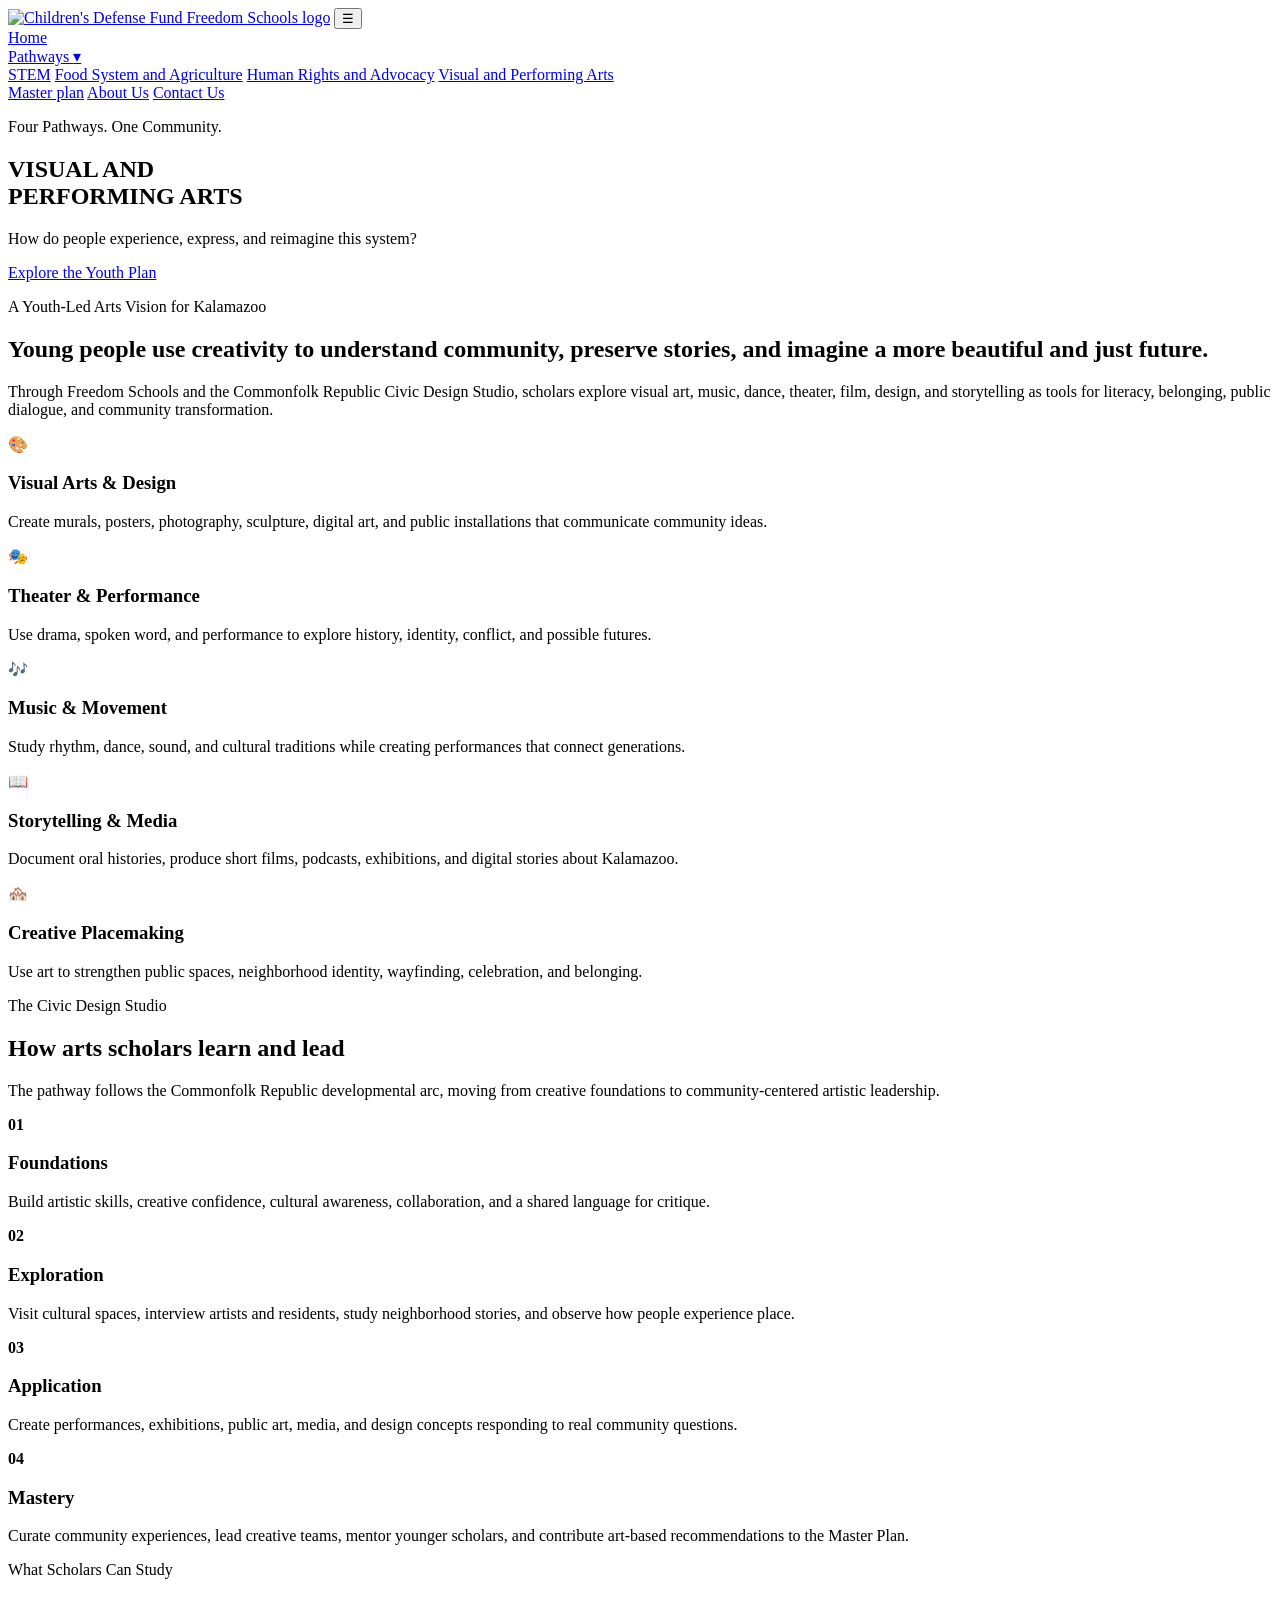
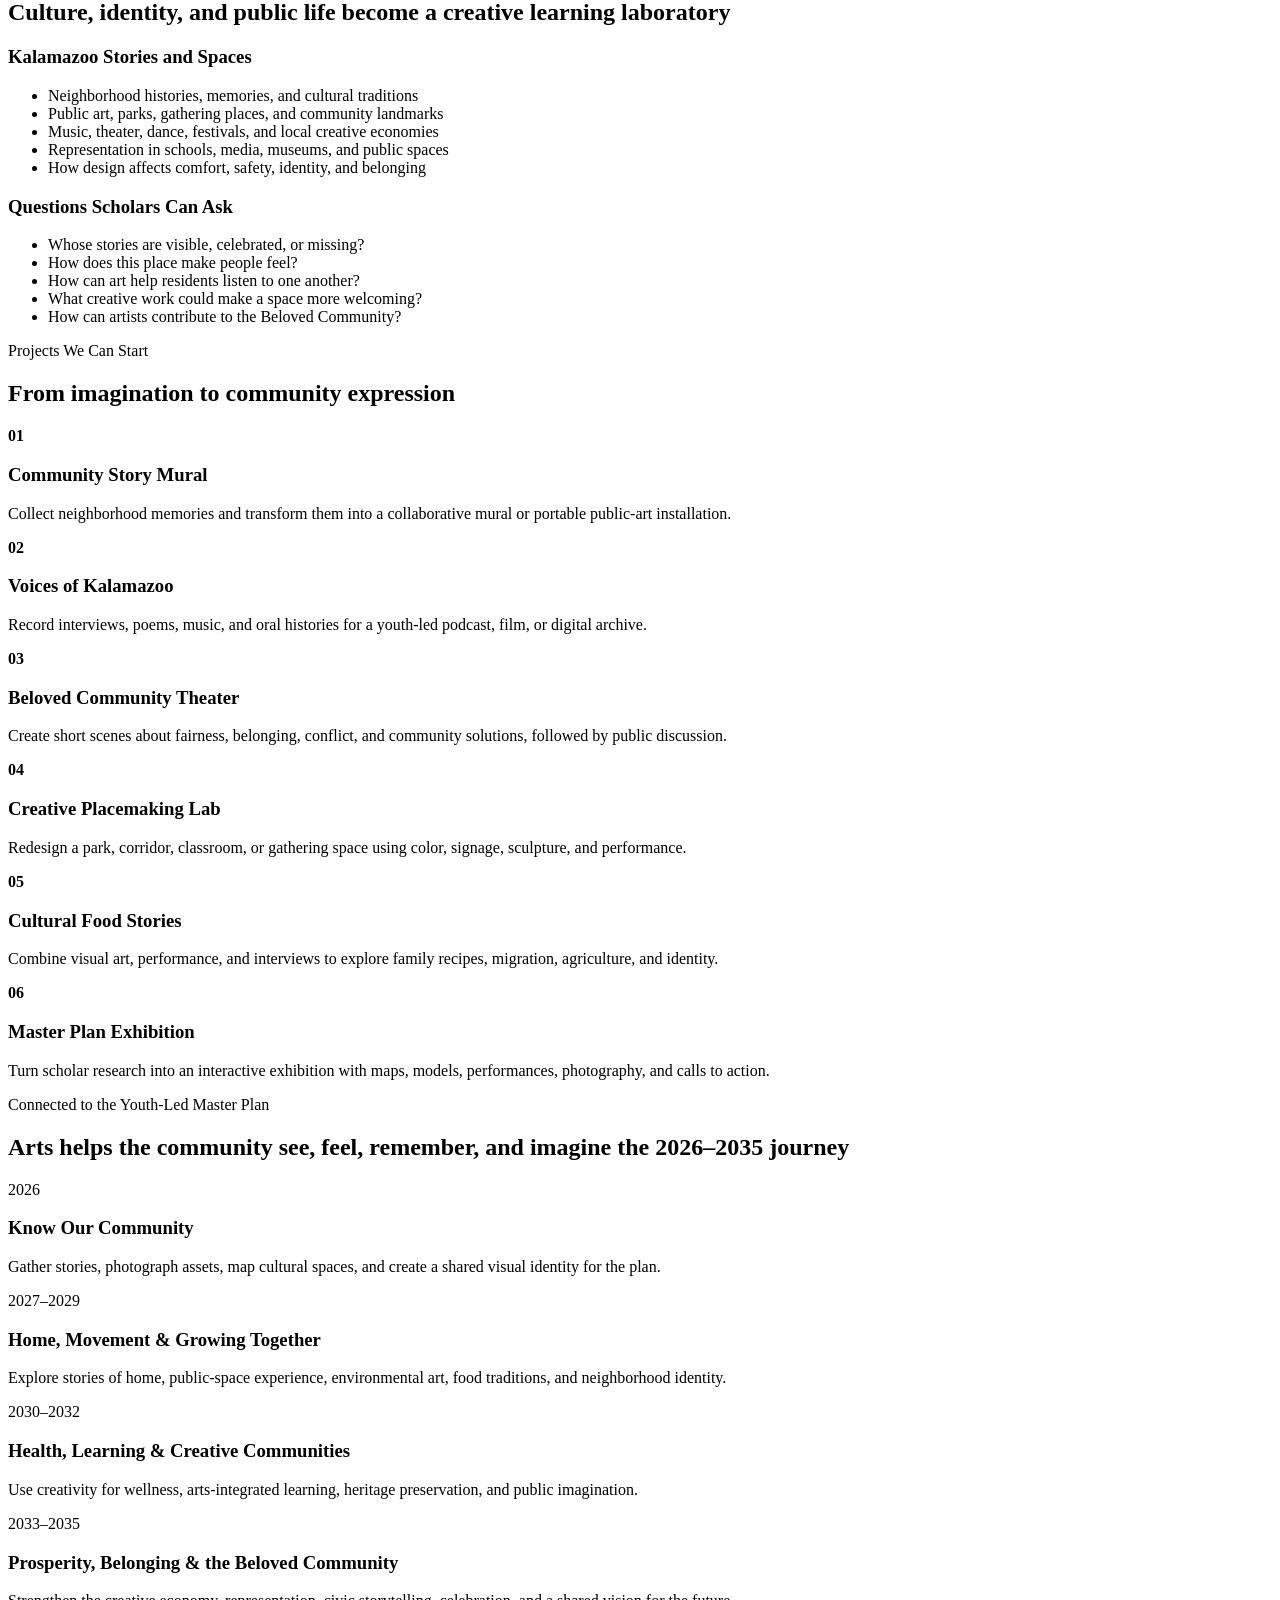
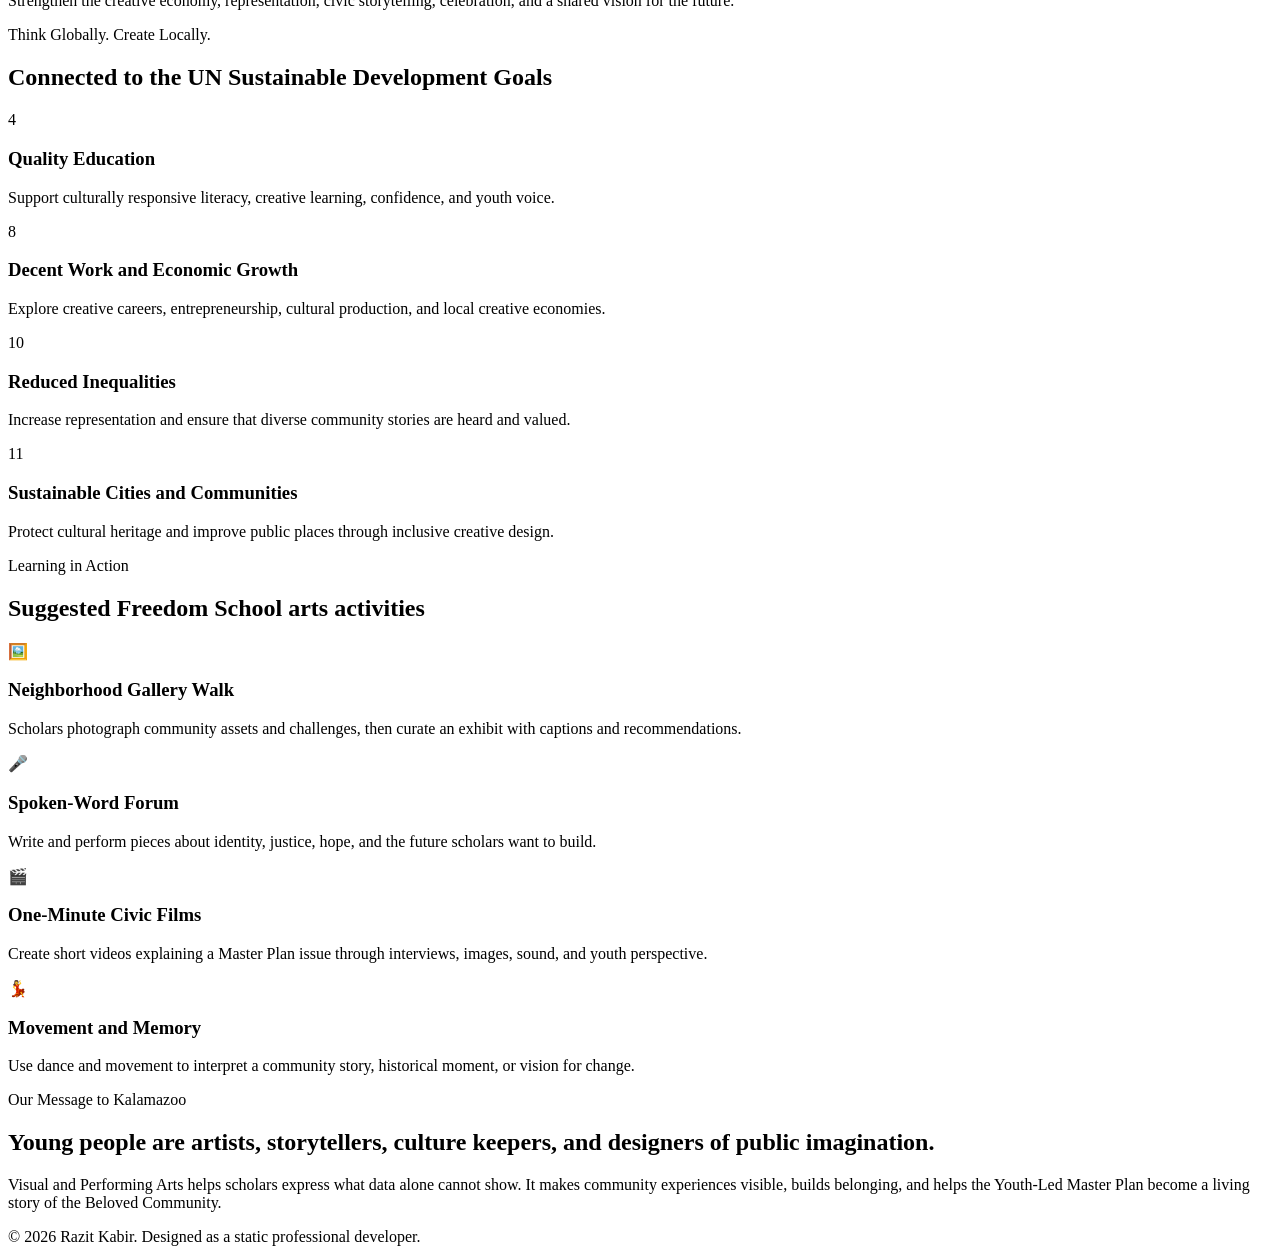
==== arts.html @ 7d605ae9 "Add files via upload" ====
<!DOCTYPE html>
<html lang="en">
<head>
  <meta charset="UTF-8" />
  <meta name="viewport" content="width=device-width, initial-scale=1.0" />
  <meta name="description" content="Explore the Visual and Performing Arts Pathway at Freedom Schools Kalamazoo: storytelling, music, movement, public art, cultural identity, civic design, and Youth-Led Master Plan projects." />
  <title>Visual and Performing Arts Pathway | Freedom Schools Kalamazoo</title>
  <link rel="stylesheet" href="css/style.css" />
</head>
<body class="pathway-page arts-systems-page">
  <header class="site-header">
    <a class="brand" href="index.html#home"><img src="assets/images/logo.png" alt="Children's Defense Fund Freedom Schools logo" /></a>
    <button class="menu-toggle" aria-label="Open menu" aria-expanded="false">☰</button>
    <nav class="nav" aria-label="Main navigation">
      <a class="nav-link" href="index.html#home" data-section="home">Home</a>
      <div class="nav-item dropdown">
        <a class="nav-link active" href="index.html#pathways" data-section="pathways">Pathways <span>▾</span></a>
        <div class="dropdown-menu">
          <a href="stem.html">STEM</a>
          <a href="food-systems.html">Food System and Agriculture</a>
          <a href="human-rights.html">Human Rights and Advocacy</a>
          <a href="arts.html">Visual and Performing Arts</a>
        </div>
      </div>
      <a class="nav-link" href="index.html#master-plan" data-section="master-plan">Master plan</a>
      <a class="nav-link" href="index.html#about" data-section="about">About Us</a>
      <a class="nav-link" href="index.html#contact" data-section="contact">Contact Us</a>
    </nav>
  </header>
  <main>
    <section class="arts-hero pathway-feature-hero">
      <div class="pathway-feature-overlay"></div>
      <div class="pathway-feature-content">
        <p class="eyebrow">Four Pathways. One Community.</p>
        <h1>VISUAL AND<br>PERFORMING ARTS</h1>
        <p>How do people experience, express, and reimagine this system?</p>
        <a class="hero-cta" href="#arts-plan">Explore the Youth Plan</a>
      </div>
    </section>

    <section id="arts-plan" class="pathway-content-section pathway-intro">
      <div class="section-intro">
        <p class="eyebrow">A Youth-Led Arts Vision for Kalamazoo</p>
        <h2>Young people use creativity to understand community, preserve stories, and imagine a more beautiful and just future.</h2>
        <p>Through Freedom Schools and the Commonfolk Republic Civic Design Studio, scholars explore visual art, music, dance, theater, film, design, and storytelling as tools for literacy, belonging, public dialogue, and community transformation.</p>
      </div>
      <div class="pathway-highlight-grid">
        <article><span>🎨</span><h3>Visual Arts &amp; Design</h3><p>Create murals, posters, photography, sculpture, digital art, and public installations that communicate community ideas.</p></article>
        <article><span>🎭</span><h3>Theater &amp; Performance</h3><p>Use drama, spoken word, and performance to explore history, identity, conflict, and possible futures.</p></article>
        <article><span>🎶</span><h3>Music &amp; Movement</h3><p>Study rhythm, dance, sound, and cultural traditions while creating performances that connect generations.</p></article>
        <article><span>📖</span><h3>Storytelling &amp; Media</h3><p>Document oral histories, produce short films, podcasts, exhibitions, and digital stories about Kalamazoo.</p></article>
        <article><span>🏘️</span><h3>Creative Placemaking</h3><p>Use art to strengthen public spaces, neighborhood identity, wayfinding, celebration, and belonging.</p></article>
      </div>
    </section>

    <section class="pathway-content-section pathway-cycle-section arts-cycle-section">
      <div class="section-intro"><p class="eyebrow">The Civic Design Studio</p><h2>How arts scholars learn and lead</h2><p>The pathway follows the Commonfolk Republic developmental arc, moving from creative foundations to community-centered artistic leadership.</p></div>
      <div class="pathway-cycle">
        <article><b>01</b><h3>Foundations</h3><p>Build artistic skills, creative confidence, cultural awareness, collaboration, and a shared language for critique.</p></article>
        <article><b>02</b><h3>Exploration</h3><p>Visit cultural spaces, interview artists and residents, study neighborhood stories, and observe how people experience place.</p></article>
        <article><b>03</b><h3>Application</h3><p>Create performances, exhibitions, public art, media, and design concepts responding to real community questions.</p></article>
        <article><b>04</b><h3>Mastery</h3><p>Curate community experiences, lead creative teams, mentor younger scholars, and contribute art-based recommendations to the Master Plan.</p></article>
      </div>
    </section>

    <section class="pathway-content-section">
      <div class="section-intro"><p class="eyebrow">What Scholars Can Study</p><h2>Culture, identity, and public life become a creative learning laboratory</h2></div>
      <div class="two-column-cards">
        <article class="need-card arts-strength-card"><h3>Kalamazoo Stories and Spaces</h3><ul><li>Neighborhood histories, memories, and cultural traditions</li><li>Public art, parks, gathering places, and community landmarks</li><li>Music, theater, dance, festivals, and local creative economies</li><li>Representation in schools, media, museums, and public spaces</li><li>How design affects comfort, safety, identity, and belonging</li></ul></article>
        <article class="need-card arts-opportunity-card"><h3>Questions Scholars Can Ask</h3><ul><li>Whose stories are visible, celebrated, or missing?</li><li>How does this place make people feel?</li><li>How can art help residents listen to one another?</li><li>What creative work could make a space more welcoming?</li><li>How can artists contribute to the Beloved Community?</li></ul></article>
      </div>
    </section>

    <section class="pathway-content-section pathway-projects-section arts-projects-section">
      <div class="section-intro"><p class="eyebrow">Projects We Can Start</p><h2>From imagination to community expression</h2></div>
      <div class="pathway-project-grid">
        <article><b>01</b><h3>Community Story Mural</h3><p>Collect neighborhood memories and transform them into a collaborative mural or portable public-art installation.</p></article>
        <article><b>02</b><h3>Voices of Kalamazoo</h3><p>Record interviews, poems, music, and oral histories for a youth-led podcast, film, or digital archive.</p></article>
        <article><b>03</b><h3>Beloved Community Theater</h3><p>Create short scenes about fairness, belonging, conflict, and community solutions, followed by public discussion.</p></article>
        <article><b>04</b><h3>Creative Placemaking Lab</h3><p>Redesign a park, corridor, classroom, or gathering space using color, signage, sculpture, and performance.</p></article>
        <article><b>05</b><h3>Cultural Food Stories</h3><p>Combine visual art, performance, and interviews to explore family recipes, migration, agriculture, and identity.</p></article>
        <article><b>06</b><h3>Master Plan Exhibition</h3><p>Turn scholar research into an interactive exhibition with maps, models, performances, photography, and calls to action.</p></article>
      </div>
    </section>

    <section class="pathway-content-section masterplan-connection arts-masterplan">
      <div class="section-intro"><p class="eyebrow">Connected to the Youth-Led Master Plan</p><h2>Arts helps the community see, feel, remember, and imagine the 2026–2035 journey</h2></div>
      <div class="masterplan-grid">
        <article><span>2026</span><h3>Know Our Community</h3><p>Gather stories, photograph assets, map cultural spaces, and create a shared visual identity for the plan.</p></article>
        <article><span>2027–2029</span><h3>Home, Movement &amp; Growing Together</h3><p>Explore stories of home, public-space experience, environmental art, food traditions, and neighborhood identity.</p></article>
        <article><span>2030–2032</span><h3>Health, Learning &amp; Creative Communities</h3><p>Use creativity for wellness, arts-integrated learning, heritage preservation, and public imagination.</p></article>
        <article><span>2033–2035</span><h3>Prosperity, Belonging &amp; the Beloved Community</h3><p>Strengthen the creative economy, representation, civic storytelling, celebration, and a shared vision for the future.</p></article>
      </div>
    </section>

    <section class="pathway-content-section sdg-section arts-sdg-section">
      <div class="section-intro"><p class="eyebrow">Think Globally. Create Locally.</p><h2>Connected to the UN Sustainable Development Goals</h2></div>
      <div class="sdg-grid">
        <article><div class="sdg-number">4</div><div><h3>Quality Education</h3><p>Support culturally responsive literacy, creative learning, confidence, and youth voice.</p></div></article>
        <article><div class="sdg-number">8</div><div><h3>Decent Work and Economic Growth</h3><p>Explore creative careers, entrepreneurship, cultural production, and local creative economies.</p></div></article>
        <article><div class="sdg-number">10</div><div><h3>Reduced Inequalities</h3><p>Increase representation and ensure that diverse community stories are heard and valued.</p></div></article>
        <article><div class="sdg-number">11</div><div><h3>Sustainable Cities and Communities</h3><p>Protect cultural heritage and improve public places through inclusive creative design.</p></div></article>
      </div>
    </section>

    <section class="pathway-content-section pathway-activities">
      <div class="section-intro"><p class="eyebrow">Learning in Action</p><h2>Suggested Freedom School arts activities</h2></div>
      <div class="pathway-activity-grid">
        <article><span>🖼️</span><h3>Neighborhood Gallery Walk</h3><p>Scholars photograph community assets and challenges, then curate an exhibit with captions and recommendations.</p></article>
        <article><span>🎤</span><h3>Spoken-Word Forum</h3><p>Write and perform pieces about identity, justice, hope, and the future scholars want to build.</p></article>
        <article><span>🎬</span><h3>One-Minute Civic Films</h3><p>Create short videos explaining a Master Plan issue through interviews, images, sound, and youth perspective.</p></article>
        <article><span>💃</span><h3>Movement and Memory</h3><p>Use dance and movement to interpret a community story, historical moment, or vision for change.</p></article>
      </div>
    </section>

    <section class="pathway-message arts-message"><div><p class="eyebrow">Our Message to Kalamazoo</p><h2>Young people are artists, storytellers, culture keepers, and designers of public imagination.</h2><p>Visual and Performing Arts helps scholars express what data alone cannot show. It makes community experiences visible, builds belonging, and helps the Youth-Led Master Plan become a living story of the Beloved Community.</p></div></section>
  </main>
  <footer>© 2026 Razit Kabir. Designed as a static professional developer.</footer>
  <script src="js/main.js"></script>
</body>
</html>
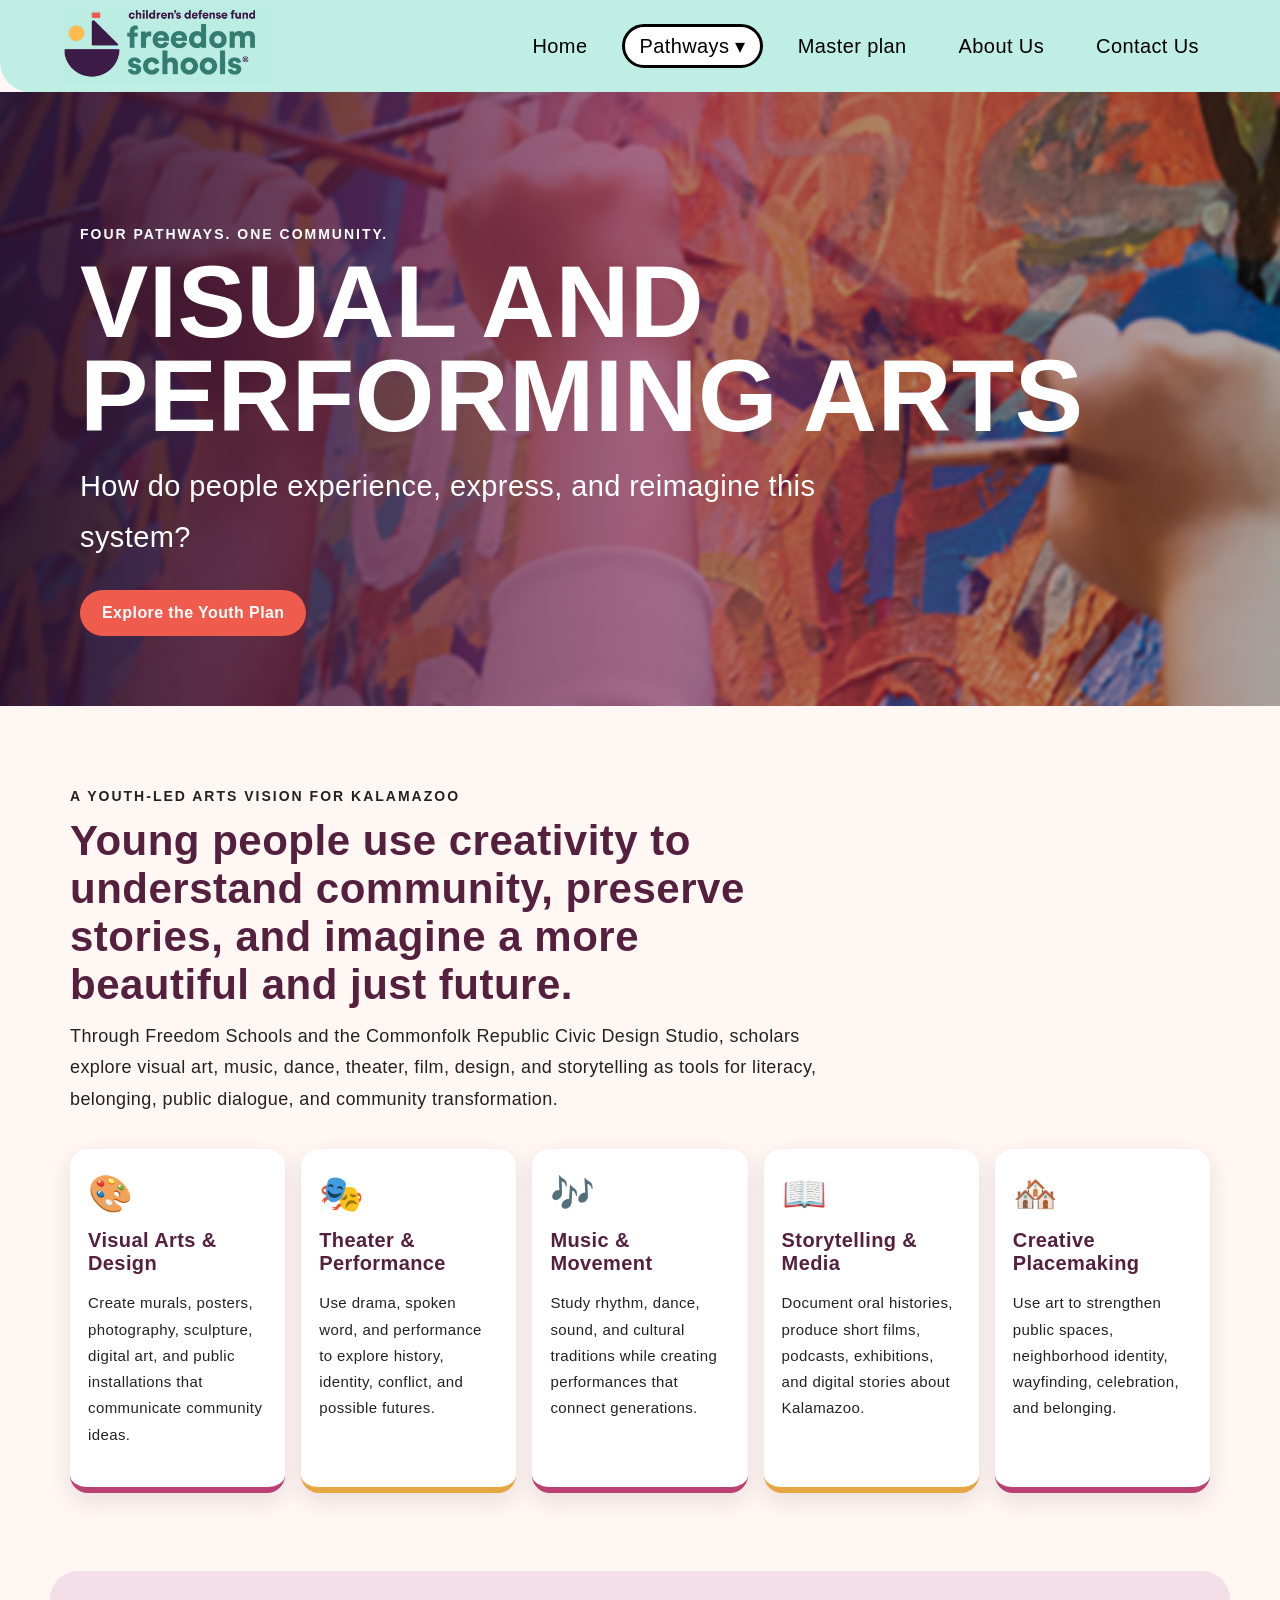
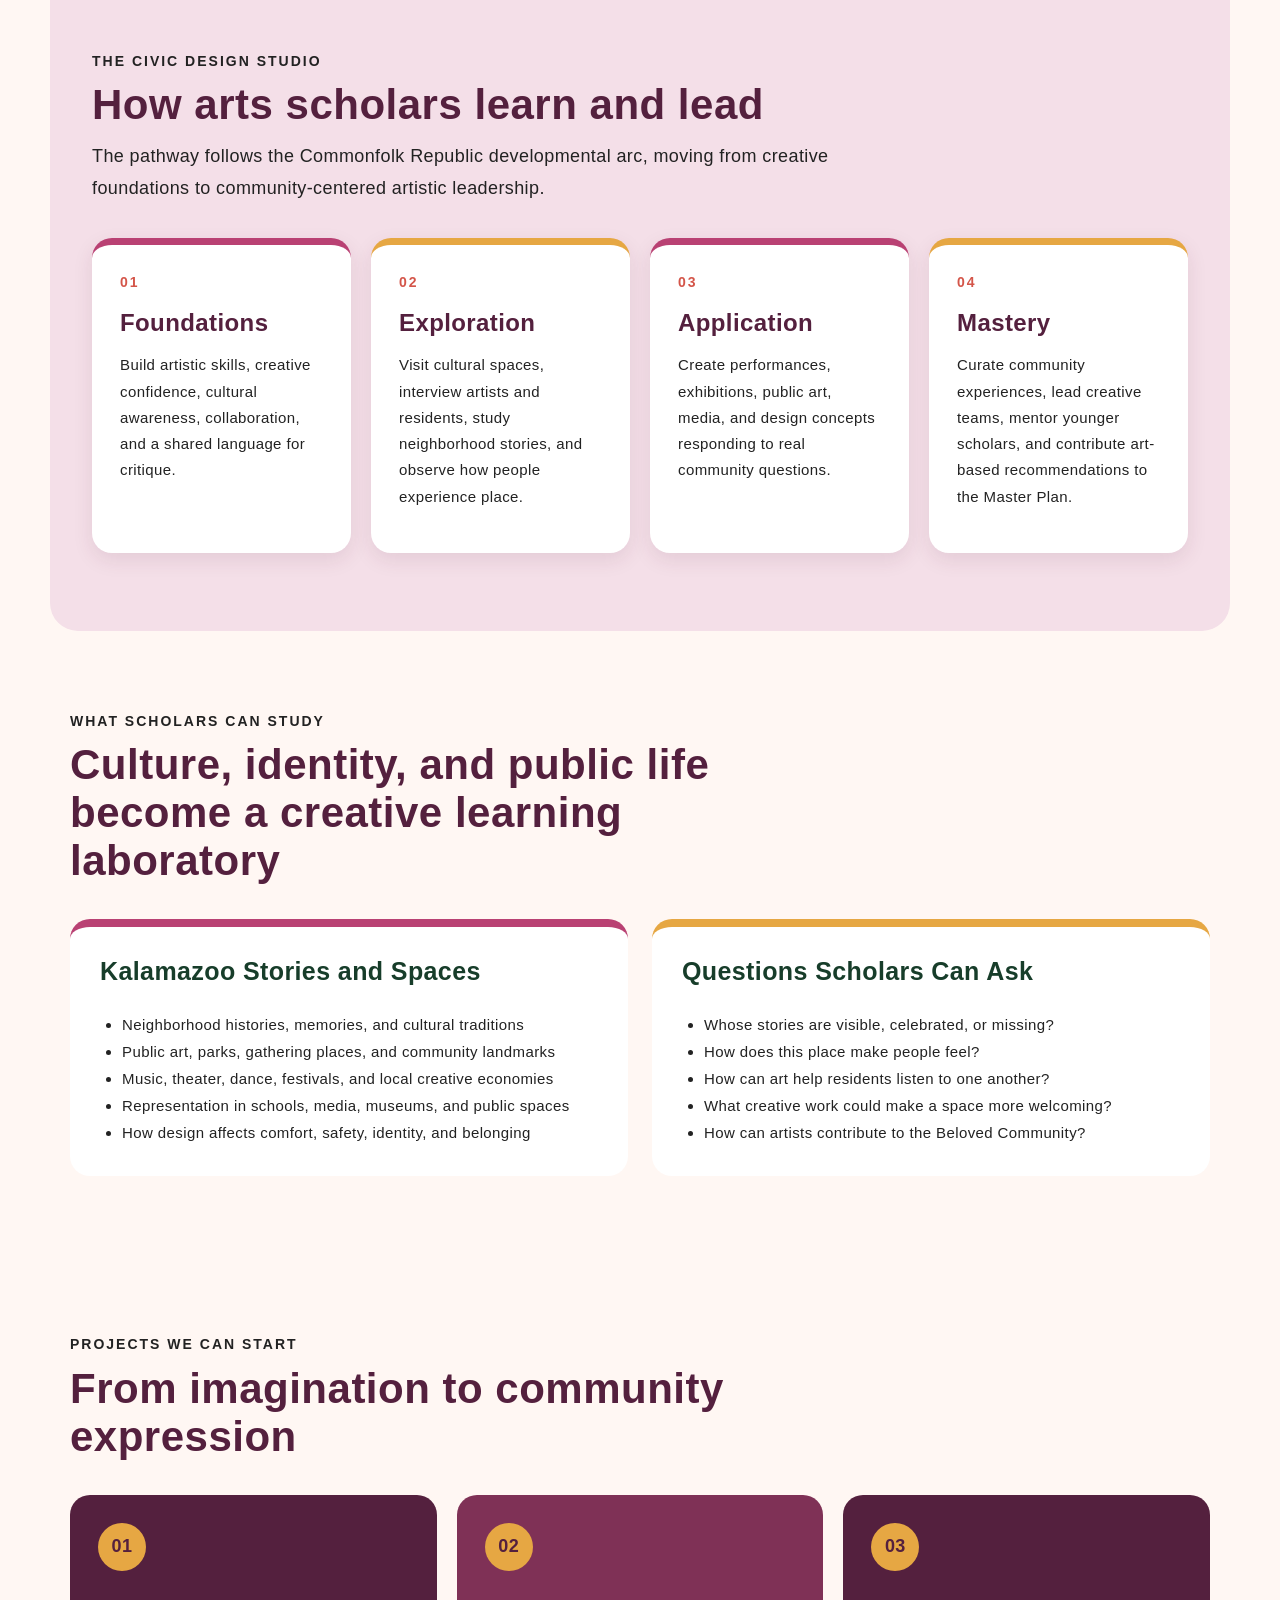
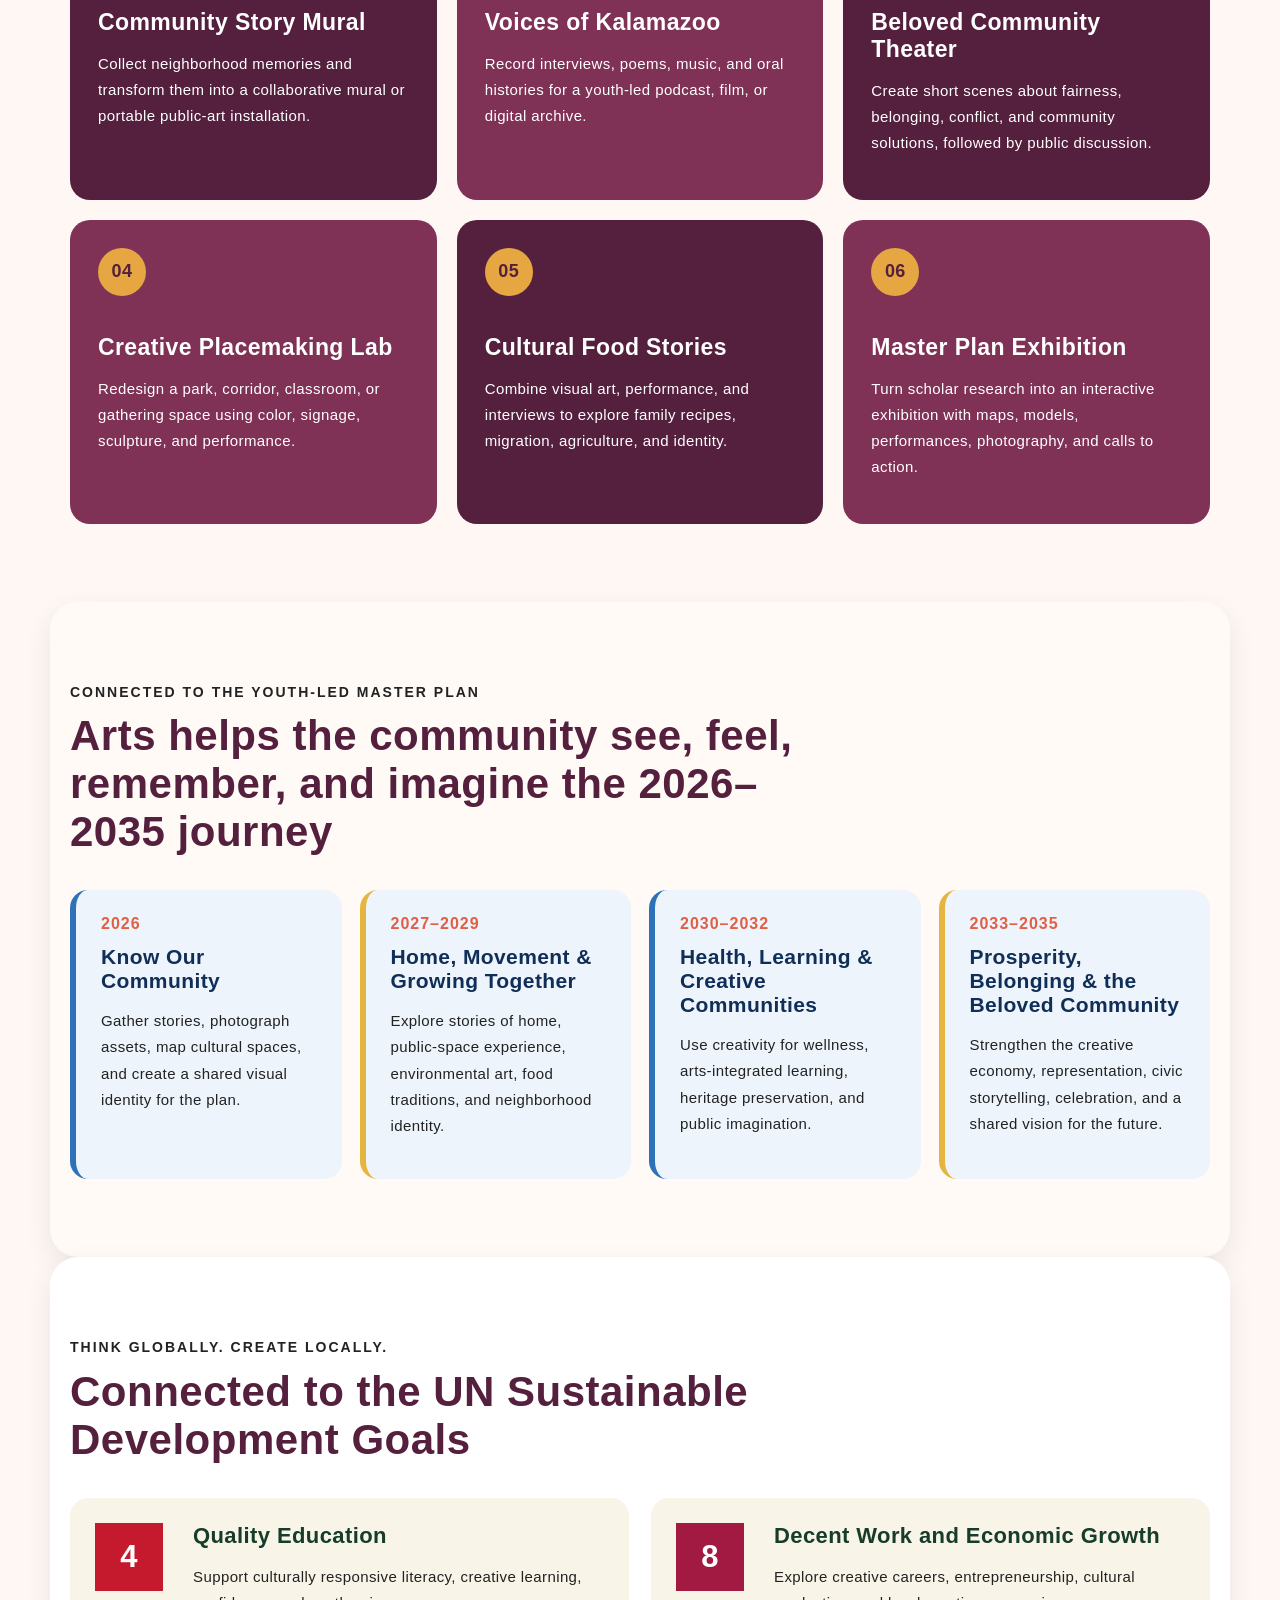
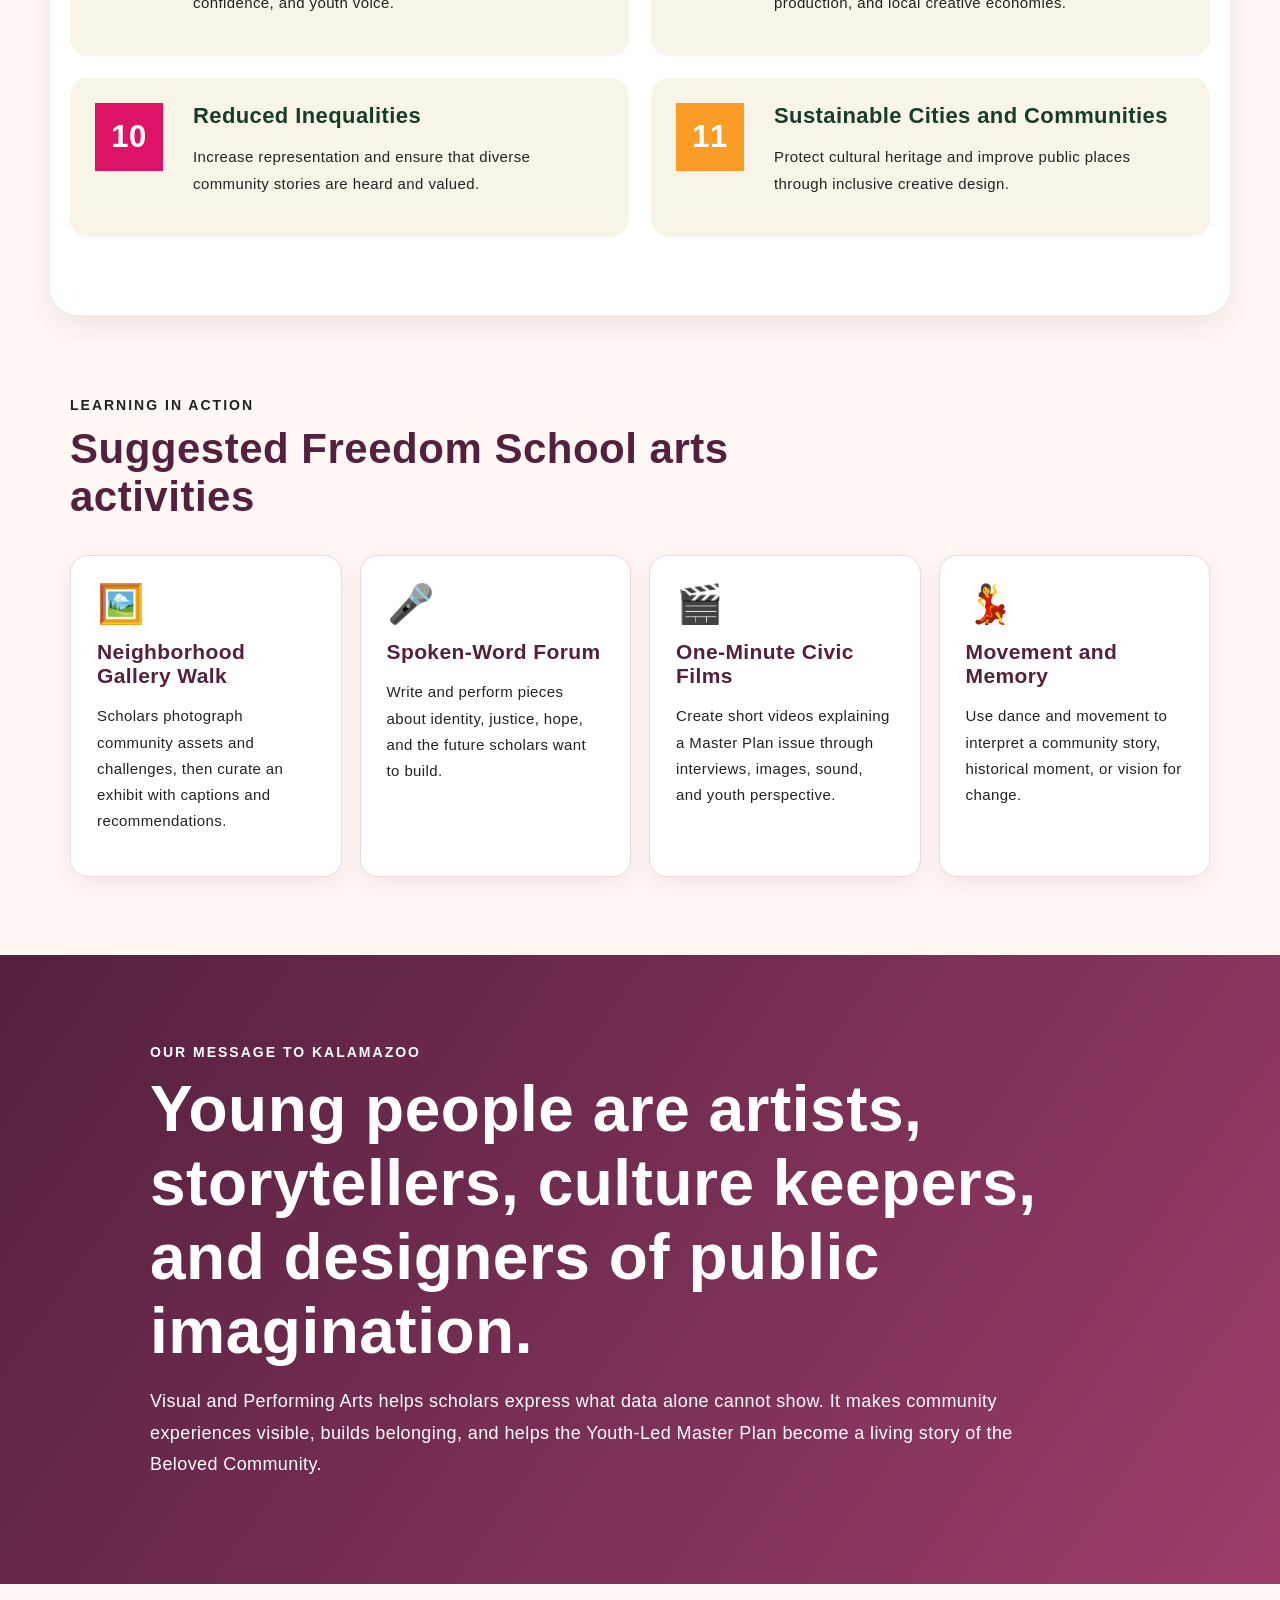
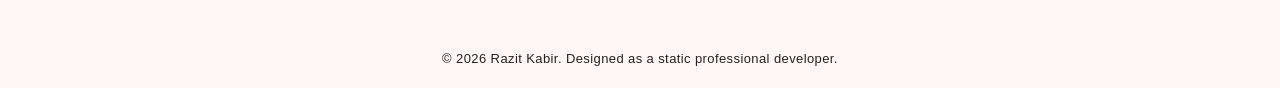
==== commit 544c2d7e: "Add files via upload" ====
--- a/arts.html
+++ b/arts.html
@@ -5,11 +5,11 @@
   <meta name="viewport" content="width=device-width, initial-scale=1.0" />
   <meta name="description" content="Explore the Visual and Performing Arts Pathway at Freedom Schools Kalamazoo: storytelling, music, movement, public art, cultural identity, civic design, and Youth-Led Master Plan projects." />
   <title>Visual and Performing Arts Pathway | Freedom Schools Kalamazoo</title>
-  <link rel="stylesheet" href="css/style.css" />
+  <link rel="stylesheet" href="style.css" />
 </head>
 <body class="pathway-page arts-systems-page">
   <header class="site-header">
-    <a class="brand" href="index.html#home"><img src="assets/images/logo.png" alt="Children's Defense Fund Freedom Schools logo" /></a>
+    <a class="brand" href="index.html#home"><img src="logo.png" alt="Children's Defense Fund Freedom Schools logo" /></a>
     <button class="menu-toggle" aria-label="Open menu" aria-expanded="false">☰</button>
     <nav class="nav" aria-label="Main navigation">
       <a class="nav-link" href="index.html#home" data-section="home">Home</a>
@@ -116,6 +116,6 @@
     <section class="pathway-message arts-message"><div><p class="eyebrow">Our Message to Kalamazoo</p><h2>Young people are artists, storytellers, culture keepers, and designers of public imagination.</h2><p>Visual and Performing Arts helps scholars express what data alone cannot show. It makes community experiences visible, builds belonging, and helps the Youth-Led Master Plan become a living story of the Beloved Community.</p></div></section>
   </main>
   <footer>© 2026 Razit Kabir. Designed as a static professional developer.</footer>
-  <script src="js/main.js"></script>
+  <script src="main.js"></script>
 </body>
 </html>
--- a/style.css
+++ b/style.css
@@ -0,0 +1,1160 @@
+:root {
+  --mint: #bfeee5;
+  --green: #337f70;
+  --green-dark: #2d786a;
+  --navy: #071b45;
+  --purple: #341444;
+  --red: #ff4a4a;
+  --light: #e2e2e2;
+  --text: #ffffff;
+}
+
+* { box-sizing: border-box; }
+html { scroll-behavior: smooth; }
+body {
+  margin: 0;
+  background: var(--green);
+  color: var(--text);
+  font-family: "Comic Sans MS", "Trebuchet MS", Arial, sans-serif;
+  letter-spacing: .4px;
+}
+
+.site-header {
+  position: fixed;
+  top: 0;
+  left: 0;
+  right: 0;
+  z-index: 1000;
+  height: 92px;
+  padding: 12px 5vw;
+  background: var(--mint);
+  border-bottom-left-radius: 30px;
+  display: flex;
+  align-items: center;
+  justify-content: space-between;
+}
+
+.brand img { width: 210px; display: block; }
+.nav { display: flex; align-items: center; gap: 18px; }
+.nav-link {
+  color: #000;
+  text-decoration: none;
+  font-size: 20px;
+  padding: 8px 14px;
+  border: 3px solid transparent;
+  border-radius: 22px;
+  line-height: 1;
+  white-space: nowrap;
+}
+.nav-link.active { background: white; border-color: #000; }
+.nav-link:hover { background: white; border-color: #000; }
+
+.dropdown { position: relative; padding-bottom: 14px; margin-bottom: -14px; }
+.dropdown-menu {
+  display: none;
+  position: absolute;
+  top: 100%;
+  left: 0;
+  z-index: 2000;
+  min-width: 190px;
+  overflow: hidden;
+  border-radius: 8px;
+  background: #234a7c;
+  box-shadow: 0 12px 24px rgba(0,0,0,.18);
+}
+.dropdown-menu a {
+  display: block;
+  padding: 12px 16px;
+  color: white;
+  text-decoration: none;
+  background: #234a7c;
+  border-bottom: 1px solid rgba(255,255,255,.12);
+}
+.dropdown-menu a:hover { background: var(--green); }
+.dropdown:hover .dropdown-menu,
+.dropdown:focus-within .dropdown-menu,
+.dropdown.open .dropdown-menu { display: block; }
+
+.menu-toggle {
+  display: none;
+  background: white;
+  border: 2px solid #000;
+  border-radius: 10px;
+  font-size: 26px;
+}
+
+main { padding-top: 92px; }
+section { scroll-margin-top: 110px; }
+.hero { position: relative; background: #ddd; }
+
+.home-slider {
+  position: relative;
+  overflow: hidden;
+}
+
+.slides {
+  position: relative;
+  width: 100%;
+  aspect-ratio: 16 / 8;
+  background: #ddd;
+}
+
+.slide {
+  position: absolute;
+  inset: 0;
+  opacity: 0;
+  visibility: hidden;
+  transition: opacity .55s ease, visibility .55s ease;
+}
+
+.slide.active {
+  opacity: 1;
+  visibility: visible;
+}
+
+.slide img {
+  width: 100%;
+  height: 100%;
+  display: block;
+  object-fit: cover;
+}
+
+.slider-arrow {
+  position: absolute;
+  top: 50%;
+  z-index: 5;
+  width: 52px;
+  height: 52px;
+  transform: translateY(-50%);
+  border: 0;
+  border-radius: 50%;
+  background: rgba(0, 0, 0, .5);
+  color: #fff;
+  font-size: 32px;
+  line-height: 1;
+  cursor: pointer;
+  transition: background-color .25s ease, transform .25s ease;
+}
+
+.slider-arrow:hover,
+.slider-arrow:focus-visible {
+  background: rgba(0, 0, 0, .78);
+  transform: translateY(-50%) scale(1.06);
+}
+
+.slider-prev { left: 22px; }
+.slider-next { right: 22px; }
+
+.slider-dots {
+  position: absolute;
+  left: 50%;
+  bottom: 24px;
+  z-index: 6;
+  display: flex;
+  gap: 9px;
+  transform: translateX(-50%);
+}
+
+.slider-dot {
+  width: 12px;
+  height: 12px;
+  padding: 0;
+  border: 2px solid #fff;
+  border-radius: 50%;
+  background: rgba(0, 0, 0, .35);
+  cursor: pointer;
+}
+
+.slider-dot.active {
+  background: #fff;
+}
+
+.hero h1 {
+  position: absolute;
+  left: 50%;
+  bottom: 18%;
+  transform: translateX(-50%);
+  width: max-content;
+  max-width: 92%;
+  margin: 0;
+  padding: 12px 28px;
+  background: rgba(240,240,240,.92);
+  color: #000;
+  border-radius: 10px;
+  font-size: clamp(22px, 4vw, 38px);
+  text-align: center;
+  font-weight: 900;
+}
+
+.stats {
+  max-width: 820px;
+  margin: 0 auto;
+  padding: 52px 28px 20px;
+  display: grid;
+  grid-template-columns: repeat(2, 1fr);
+  gap: 60px 140px;
+  text-align: center;
+}
+.stats strong { display: block; font-size: 54px; font-weight: 400; }
+.stats div:nth-child(odd) strong { color: var(--red); }
+.stats span { color: #000; font-size: 14px; }
+
+.content-section { max-width: 1080px; margin: 0 auto; padding: 30px 42px; }
+h2 { margin: 0 0 28px; font-size: 42px; font-weight: 500; color: #000; }
+p { font-size: 18px; line-height: 1.75; text-align: justify; }
+
+.pathway-grid {
+  display: grid;
+  grid-template-columns: repeat(2, minmax(240px, 1fr));
+  gap: 34px;
+  max-width: 900px;
+  margin: 0 auto;
+}
+
+.pathway-card {
+  position: relative;
+  min-height: 320px;
+  overflow: hidden;
+  display: block;
+  border-radius: 18px;
+  background: #d9d9d9;
+  color: white;
+  text-decoration: none;
+  box-shadow: 0 8px 20px rgba(0, 0, 0, .28);
+  transition: transform .25s ease, box-shadow .25s ease;
+}
+
+.pathway-card img {
+  width: 100%;
+  height: 100%;
+  min-height: 320px;
+  display: block;
+  object-fit: cover;
+  transition: transform .35s ease;
+}
+
+.pathway-card span {
+  position: absolute;
+  left: 0;
+  right: 0;
+  bottom: 0;
+  min-height: 82px;
+  padding: 14px 18px;
+  display: flex;
+  align-items: center;
+  justify-content: center;
+  background: rgba(20, 20, 20, .76);
+  color: white;
+  font-size: clamp(22px, 2.5vw, 30px);
+  font-weight: 900;
+  line-height: 1.08;
+  text-align: center;
+  text-transform: uppercase;
+}
+
+.pathway-card:hover {
+  transform: translateY(-6px);
+  box-shadow: 0 14px 28px rgba(0, 0, 0, .34);
+}
+
+.pathway-card:hover img { transform: scale(1.04); }
+
+.about h3 { font-size: 36px; font-weight: 400; }
+.vision-mission{
+    display:grid;
+    grid-template-columns:1fr 1fr;
+    gap:40px;
+    margin:70px 0;
+}
+
+.vm-card{
+    background:#071b45;
+    padding:35px;
+    border-radius:20px;
+    color:white;
+    box-shadow:0 8px 20px rgba(0,0,0,.2);
+}
+
+.vm-card h3{
+    margin-bottom:20px;
+    font-size:34px;
+    text-align:center;
+}
+
+.vm-card p{
+    line-height:1.8;
+    font-size:18px;
+    text-align:justify;
+}
+
+@media(max-width:900px){
+
+    .vision-mission{
+        grid-template-columns:1fr;
+    }
+
+}
+.leader-profile {
+  display: grid;
+  grid-template-columns: minmax(260px, 360px) 1fr;
+  gap: 55px;
+  align-items: center;
+  margin: 30px 0 80px;
+}
+
+.co-director-profile {
+  grid-template-columns: 1fr minmax(260px, 360px);
+}
+
+.leader-photo-card {
+  text-align: center;
+}
+
+.leader-photo-card h3 {
+  margin: 0 0 16px;
+}
+
+.leader-photo-card img {
+  width: 100%;
+  aspect-ratio: 4 / 5;
+  display: block;
+  object-fit: cover;
+  object-position: center;
+  border-radius: 18px;
+  box-shadow: 0 10px 25px rgba(0, 0, 0, .25);
+}
+
+.leader-photo-card h4 {
+  margin: 16px 0 4px;
+  color: #000;
+  font-size: 22px;
+}
+
+.leader-photo-card span {
+  color: #111;
+  font-size: 16px;
+}
+
+.leader-message p {
+  margin: 0;
+}
+
+.center-title {
+  text-align: center;
+  margin: 30px 0 24px;
+}
+
+.team-grid {
+  display: grid;
+  justify-content: center;
+  gap: 34px;
+  margin: 0 0 70px;
+}
+
+.coordinators-grid {
+  grid-template-columns: repeat(2, minmax(190px, 240px));
+}
+
+.sli-grid {
+  grid-template-columns: repeat(3, minmax(170px, 220px));
+}
+
+.team-card {
+  text-align: center;
+}
+
+.team-card img {
+  width: 100%;
+  aspect-ratio: 1 / 1;
+  display: block;
+  object-fit: cover;
+  object-position: center;
+  border-radius: 16px;
+  box-shadow: 0 8px 20px rgba(0, 0, 0, .22);
+}
+
+.team-card h4 {
+  margin: 14px 0 4px;
+  color: #000;
+  font-size: 20px;
+}
+
+.team-card p {
+  margin: 0;
+  color: #111;
+  font-size: 15px;
+  line-height: 1.4;
+  text-align: center;
+}
+
+.contact-card {
+  background: var(--navy);
+  border-radius: 8px;
+  padding: 28px;
+  text-align: center;
+}
+.contact-card h3 { margin: 0 0 35px; font-size: 32px; line-height: 1.6; font-weight: 500; }
+.contact-buttons { display: flex; flex-wrap: wrap; justify-content: center; gap: 28px 55px; }
+.contact-btn {
+    width: 340px;
+    height: 82px;
+
+    display: inline-flex;
+    align-items: center;
+    justify-content: center;
+    gap: 16px;
+
+    padding: 12px 22px;
+    color: white;
+    background: #29487b;
+    border-radius: 8px;
+    text-decoration: none;
+    font-size: 30px;
+
+    transition: background-color .3s ease;
+}
+.contact-btn img { width: 38px; height: 38px; object-fit: contain; }
+.contact-btn:hover, background: var(--green);
+.contact-btn {
+    background: #29487b;
+    transition: background-color 0.3s ease;
+}
+
+.contact-btn:hover {
+    background: var(--green);
+}
+.location { flex-basis: 215px; }
+
+footer { text-align: center; padding: 22px 10px; color: #222; font-size: 13px; }
+
+/* Pathway pages */
+.pathway-page main { min-height: 100vh; padding-bottom: 45px; }
+.pathway-wrap { max-width: 980px; margin: 0 auto; padding: 140px 30px 60px; }
+.pathway-wrap h1 { font-size: 54px; margin: 0 0 24px; color: #fff; }
+.accordion { overflow: hidden; border-radius: 10px; }
+.accordion-item { margin-bottom: 8px; }
+.accordion-header {
+  width: 100%;
+  border: 0;
+  background: var(--light);
+  color: #000;
+  display: flex;
+  justify-content: space-between;
+  align-items: center;
+  padding: 10px 48px;
+  font: inherit;
+  font-size: 38px;
+  cursor: pointer;
+  border-radius: 10px;
+}
+.accordion-header .arrow { transform: rotate(-90deg); transition: transform .25s; }
+.accordion-item.open .arrow { transform: rotate(0); }
+.accordion-panel {
+  max-height: 0;
+  overflow: hidden;
+  transition: max-height .35s ease;
+  background: var(--green);
+}
+.accordion-item.open .accordion-panel { max-height: 900px; }
+.video-box {
+  width: min(680px, 88%);
+  aspect-ratio: 16 / 9;
+  background: #fff;
+  margin: 28px auto;
+  border: 4px solid #777;
+  border-radius: 6px;
+  display: flex;
+  align-items: center;
+  justify-content: center;
+}
+.video-box iframe { width: 100%; height: 100%; border: 0; }
+.accordion-panel p { max-width: 760px; margin: 0 auto 25px; font-size: 16px; }
+
+@media (max-width: 820px) {
+  .slides { aspect-ratio: 4 / 3; }
+  .slider-arrow { width: 42px; height: 42px; font-size: 25px; }
+  .slider-prev { left: 10px; }
+  .slider-next { right: 10px; }
+  .slider-dots { bottom: 14px; }
+
+  .site-header { height: auto; min-height: 86px; padding: 10px 20px; align-items: flex-start; }
+  .brand img { width: 160px; }
+  .menu-toggle { display: block; margin-top: 12px; }
+  .nav {
+    display: none;
+    position: absolute;
+    top: 78px;
+    left: 0;
+    right: 0;
+    padding: 18px;
+    background: var(--mint);
+    flex-direction: column;
+    align-items: stretch;
+    gap: 8px;
+  }
+  .nav.open { display: flex; }
+  .nav-link { font-size: 18px; display: block; }
+  .dropdown { padding-bottom: 0; margin-bottom: 0; }
+  .dropdown-menu { position: static; margin-top: 6px; display: none; }
+  .dropdown.open .dropdown-menu { display: block; }
+  main { padding-top: 86px; }
+  .hero img { height: auto; }
+  .stats { grid-template-columns: repeat(2, 1fr); gap: 38px 25px; }
+  .content-section { padding: 28px 26px; }
+  h2 { font-size: 32px; color: #000;}
+  p { font-size: 15px; }
+  .pathway-grid { grid-template-columns: 1fr; gap: 24px; }
+  .leader-profile,
+  .co-director-profile {
+    grid-template-columns: 1fr;
+    gap: 28px;
+    margin-bottom: 60px;
+  }
+  .leader-photo-card { max-width: 360px; width: 100%; margin: 0 auto; }
+  .director-profile .leader-photo-card { order: 1; }
+  .director-profile .leader-message { order: 2; }
+  .co-director-profile .leader-message { order: 1; }
+  .co-director-profile .leader-photo-card { order: 2; }
+  .coordinators-grid,
+  .sli-grid { grid-template-columns: repeat(2, minmax(130px, 1fr)); gap: 24px; }
+  .contact-card h3 { font-size: 22px; }
+  .contact-btn { font-size: 22px; min-width: 190px; }
+  .pathway-wrap { padding-top: 115px; }
+  .pathway-wrap h1 { font-size: 42px; }
+  .accordion-header { font-size: 26px; padding: 10px 22px; }
+}
+
+/* Mailing list section */
+.mailing-list {
+  max-width: 820px;
+  margin: 0 auto;
+  padding-top: 45px;
+  padding-bottom: 20px;
+}
+
+.mailing-card {
+  background: var(--purple);
+  border-radius: 30px;
+  padding: 42px 50px 46px;
+  color: white;
+  box-shadow: 0 0 0 12px rgba(52, 20, 68, .38);
+}
+
+.mailing-card h2 {
+  margin: 0 0 20px;
+  font-family: Arial, sans-serif;
+  font-size: 44px;
+  font-weight: 500;
+}
+
+.mailing-card p {
+  max-width: 620px;
+  margin: 0 0 32px;
+  font-family: Arial, sans-serif;
+  font-size: 23px;
+  line-height: 1.28;
+  text-align: left;
+}
+
+.mailing-form {
+  display: grid;
+  gap: 18px;
+}
+
+.form-row {
+  display: grid;
+  grid-template-columns: 1fr 1fr;
+  gap: 16px;
+}
+
+.mailing-form input[type="text"],
+.mailing-form input[type="tel"],
+.mailing-form input[type="email"] {
+  width: 100%;
+  height: 48px;
+  border: 2px solid white;
+  border-radius: 9px;
+  background: transparent;
+  color: white;
+  padding: 0 10px;
+  font-family: Arial, sans-serif;
+  font-size: 21px;
+  outline: none;
+}
+
+.mailing-form input::placeholder {
+  color: rgba(255, 255, 255, .82);
+}
+
+.mailing-form input:focus {
+  box-shadow: 0 0 0 3px rgba(255, 255, 255, .2);
+}
+
+.mailing-form fieldset {
+  border: 0;
+  padding: 6px 0 0;
+  margin: 0;
+  font-family: Arial, sans-serif;
+  display: grid;
+  grid-template-columns: 1fr 1fr;
+  gap: 18px;
+}
+
+.mailing-form legend {
+  grid-column: 1 / -1;
+  max-width: 560px;
+  margin-bottom: 12px;
+  font-size: 21px;
+  font-weight: 800;
+  line-height: 1.1;
+}
+
+.mailing-form label {
+  font-size: 19px;
+  display: flex;
+  align-items: center;
+  gap: 8px;
+}
+
+.mailing-form input[type="radio"] {
+  width: 17px;
+  height: 17px;
+  accent-color: var(--red);
+}
+
+.mailing-form button {
+  justify-self: start;
+  margin-top: 10px;
+  border: 0;
+  border-radius: 8px;
+  background: var(--red);
+  color: white;
+  padding: 12px 24px;
+  font-family: Arial, sans-serif;
+  font-size: 19px;
+  font-weight: 700;
+  cursor: pointer;
+}
+
+.mailing-form button:hover {
+  filter: brightness(.95);
+}
+
+.form-status {
+  margin: 8px 0 0;
+  font-family: Arial, sans-serif;
+  font-size: 16px;
+  line-height: 1.4;
+  text-align: left;
+}
+
+.mailing-form button:disabled {
+  opacity: .7;
+  cursor: not-allowed;
+}
+
+@media (max-width: 820px) {
+  .mailing-list {
+    max-width: 100%;
+  }
+
+  .mailing-card {
+    padding: 32px 22px 36px;
+    border-radius: 24px;
+    box-shadow: 0 0 0 9px rgba(52, 20, 68, .38);
+  }
+
+  .mailing-card h2 {
+    font-size: 34px;
+  }
+
+  .mailing-card p {
+    font-size: 19px;
+  }
+
+  .form-row,
+  .mailing-form fieldset {
+    grid-template-columns: 1fr;
+  }
+
+  .mailing-form input[type="text"],
+  .mailing-form input[type="tel"],
+  .mailing-form input[type="email"] {
+    height: 46px;
+    font-size: 18px;
+  }
+}
+
+
+@media (max-width: 520px) {
+  .coordinators-grid,
+  .sli-grid { grid-template-columns: 1fr; max-width: 260px; margin-left: auto; margin-right: auto; }
+}
+
+/* ===== Cohesive Commonfolk Republic redesign ===== */
+:root { --cream:#f7f1e3; --gold:#f2b544; --coral:#ef5b4c; --ink:#102038; }
+body { overflow-x:hidden; }
+.content-section { max-width:1180px; padding:72px 42px; }
+h2 { color:#000; font-weight:800; letter-spacing:.5px; }
+.section-intro { max-width:760px; margin-bottom:34px; }
+.section-intro h2 { margin-bottom:12px; }
+.section-intro p { margin:0; text-align:left; }
+.eyebrow { margin:0 0 8px!important; color:var(--navy); font-size:14px!important; font-weight:900; letter-spacing:2px; text-transform:uppercase; }
+.section-intro.light h2,.section-intro.light p,.section-intro.light .eyebrow { color:#fff; }
+
+.home-slider { min-height:620px; background:#111; }
+.slides { min-height:620px; }
+.slide img { width:100%; height:620px!important; object-fit:cover; filter:brightness(.62); }
+.hero h1 { position:static; transform:none; width:auto; max-width:none; padding:0; background:none; color:#fff; border-radius:0; text-align:left; font-size:clamp(38px,6vw,78px); line-height:1.02; }
+.hero-copy { position:absolute; z-index:4; left:8vw; top:50%; transform:translateY(-43%); max-width:780px; color:#fff; }
+.hero-copy .eyebrow { color:var(--gold); }
+.hero-copy > p:not(.eyebrow) { max-width:620px; margin:20px 0 28px; color:#fff; font-size:20px; text-align:left; }
+.hero-cta { display:inline-block; padding:14px 22px; border-radius:999px; background:var(--coral); color:#fff; text-decoration:none; font-weight:800; }
+.slider-dots { z-index:6; }
+.slider-arrow { z-index:6; }
+
+.stats { max-width:1080px; margin:-42px auto 20px; position:relative; z-index:8; padding:28px; border-radius:20px; background:#fff; box-shadow:0 14px 35px rgba(0,0,0,.18); gap:20px; }
+.stats div { padding:10px; border-right:1px solid #ddd; }
+.stats div:last-child { border-right:0; }
+.stats strong { color:var(--coral)!important; font-weight:800; }
+.stats span { color:var(--ink); font-weight:700; }
+
+.pathway-card span { flex-direction:column; gap:8px; }
+.pathway-card small { display:block; max-width:90%; font-size:13px; font-weight:500; text-transform:none; line-height:1.35; opacity:.92; }
+.band-section { width:100%; }
+.learning-section { background:linear-gradient(135deg,var(--navy),#18386b); }
+.learning-steps { display:grid; grid-template-columns:repeat(4,1fr); gap:18px; }
+.learning-steps article { background:#fff; border-radius:18px; padding:26px; min-height:220px; box-shadow:0 10px 24px rgba(0,0,0,.16); }
+.learning-steps b { display:inline-grid; place-items:center; width:46px; height:46px; border-radius:50%; background:var(--gold); color:#111; }
+.learning-steps h3 { margin:24px 0 10px; color:var(--navy); font-size:24px; }
+.learning-steps p { margin:0; color:#333; font-size:16px; text-align:left; }
+
+.timeline { display:flex; gap:12px; overflow-x:auto; padding:10px 4px 18px; scroll-snap-type:x mandatory; }
+.timeline-item { flex:0 0 132px; min-height:112px; border:0; border-radius:16px; padding:14px; background:#fff; color:var(--ink); box-shadow:0 5px 16px rgba(0,0,0,.12); cursor:pointer; scroll-snap-align:start; text-align:left; }
+.timeline-item strong { display:block; color:var(--coral); font-size:21px; }
+.timeline-item span { display:block; margin-top:8px; font-weight:800; line-height:1.2; }
+.timeline-item.active { background:var(--navy); color:#fff; transform:translateY(-3px); }
+.timeline-detail { margin-top:24px; display:grid; grid-template-columns:130px 1fr; gap:26px; align-items:center; padding:28px; border-radius:20px; background:var(--cream); }
+.timeline-detail > span { font-size:48px; font-weight:900; color:var(--coral); }
+.timeline-detail h3 { margin:0 0 8px; color:var(--navy); font-size:28px; }
+.timeline-detail p { margin:0; color:#333; text-align:left; }
+
+.commonfolk-section { background:var(--cream); }
+.commonfolk-hero { max-width:800px; margin-bottom:34px; }
+.commonfolk-hero h2 { margin:0 0 14px; font-size:clamp(42px,6vw,74px); color:var(--navy); }
+.commonfolk-hero p { text-align:left; color: #000; }
+.framework-grid { display:grid; grid-template-columns:repeat(3,1fr); gap:20px; }
+.framework-grid article { background:#fff; padding:26px; border-radius:18px; border-top:7px solid var(--coral); box-shadow:0 8px 20px rgba(0,0,0,.09); }
+.framework-grid article:nth-child(2n) { border-top-color:var(--gold); }
+.framework-grid span { font-size:13px; font-weight:900; letter-spacing:2px; color:var(--coral); }
+.framework-grid h3 { margin:12px 0; color:var(--navy); font-size:23px; }
+.framework-grid p { margin:0; color:#333; text-align:left; font-size:15px; }
+
+.project-grid { display:grid; grid-template-columns:repeat(5,1fr); gap:16px; }
+.project-grid article { min-height:150px; padding:20px; border-radius:16px; background:#fff; box-shadow:0 6px 18px rgba(0,0,0,.12); text-align:center; }
+.project-grid span { font-size:38px; }
+.project-grid h3 { margin:14px 0 0; color:var(--navy); font-size:17px; }
+.global-section { background:linear-gradient(120deg,#337f70,#245e54); }
+.global-layout { display:grid; grid-template-columns:1fr 300px; align-items:center; color:#fff; }
+.global-layout h2,.global-layout .eyebrow,.global-layout p { color:#fff; }
+.global-layout p { text-align:left; }
+.global-tagline { color:var(--gold)!important; font-size:24px!important; font-weight:900; }
+.globe-mark { font-size:160px; text-align:center; filter:drop-shadow(0 12px 20px rgba(0,0,0,.25)); }
+
+.vision-mission { margin-top:35px; }
+.vm-card { background:linear-gradient(135deg,var(--navy),#18386b); }
+.leader-message { padding:28px; border-radius:18px; background:rgba(255,255,255,.62); }
+.leader-message p { text-align:left; color:#18202c; }
+.team-card { padding:12px; border-radius:16px; background:rgba(255,255,255,.48); }
+
+.partners-section { background:var(--navy); }
+.partner-grid { display:grid; grid-template-columns:repeat(3,1fr); gap:20px; }
+.partner-grid article { padding:28px; border-radius:18px; background:#fff; border-bottom:7px solid var(--gold); }
+.partner-grid h3 { margin:0 0 12px; color:var(--navy); }
+.partner-grid p { margin:0; color:#333; text-align:left; font-size:15px; }
+.contact-card { border-radius:20px; padding:42px; }
+.contact-btn { border-radius:12px; }
+.mailing-card { border-radius:22px; box-shadow:0 12px 30px rgba(0,0,0,.18); }
+.site-footer { background:#0b1730; color:#fff; text-align:center; padding:54px 20px 24px; }
+.site-footer h2 { margin:0 0 18px; color:var(--gold); }
+.site-footer p { color:#fff; text-align:center; line-height:1.7; }
+.site-footer strong { font-size:24px; color:var(--coral); }
+.copyright { margin-top:34px!important; font-size:13px!important; opacity:.7; }
+
+@media (max-width:1000px) {
+  .nav { gap:8px; }
+  .nav-link { font-size:16px; padding:8px 10px; }
+  .learning-steps { grid-template-columns:repeat(2,1fr); }
+  .framework-grid { grid-template-columns:repeat(2,1fr); }
+  .project-grid { grid-template-columns:repeat(3,1fr); }
+}
+@media (max-width:820px) {
+  .home-slider,.slides { min-height:520px; }
+  .slide img { height:520px!important; }
+  .hero-copy { left:24px; right:24px; top:49%; }
+  .hero-copy > p:not(.eyebrow) { font-size:16px; }
+  .stats { margin:-24px 18px 10px; grid-template-columns:repeat(2,1fr); }
+  .stats div:nth-child(2) { border-right:0; }
+  .learning-steps,.framework-grid,.partner-grid { grid-template-columns:1fr; }
+  .project-grid { grid-template-columns:repeat(2,1fr); }
+  .global-layout { grid-template-columns:1fr; }
+  .globe-mark { font-size:110px; }
+  .timeline-detail { grid-template-columns:1fr; }
+  .timeline-detail > span { font-size:38px; }
+  .content-section { padding:55px 24px; }
+}
+@media (max-width:520px) {
+  .project-grid { grid-template-columns:1fr; }
+  .learning-steps { grid-template-columns:1fr; }
+  .stats strong { font-size:38px; }
+  .stats span { font-size:12px; }
+}
+
+
+/* ===== Food Systems pathway ===== */
+.food-systems-page { background:#f8f4e8; }
+.food-hero { position:relative; min-height:600px; display:grid; place-items:center; padding:130px 28px 70px; background:url('agriculture-pathway.jpg') center/cover no-repeat; overflow:hidden; }
+.food-hero-overlay { position:absolute; inset:0; background:linear-gradient(90deg,rgba(12,38,25,.88),rgba(20,66,40,.58),rgba(0,0,0,.24)); }
+.food-hero-content { position:relative; z-index:1; width:min(1120px,100%); color:#fff; }
+.food-hero-content h1 { margin:8px 0 12px; font-size:clamp(54px,9vw,116px); line-height:.9; color:#fff; }
+.food-hero-content > p:not(.eyebrow) { max-width:620px; margin:0 0 28px; color:#fff; text-align:left; font-size:clamp(20px,2.5vw,30px); }
+.food-content-section { width:min(1180px,calc(100% - 40px)); margin:0 auto; padding:78px 20px; }
+.food-content-section h2 { color:#173d2a; }
+.food-intro .section-intro { max-width:900px; }
+.food-highlights { display:grid; grid-template-columns:repeat(5,1fr); gap:16px; margin-top:34px; }
+.food-highlights article { padding:24px 18px; background:#fff; border-radius:18px; border-bottom:6px solid #6b9b45; box-shadow:0 8px 22px rgba(23,61,42,.12); }
+.food-highlights span { font-size:36px; }
+.food-highlights h3 { margin:14px 0 8px; color:#173d2a; font-size:20px; }
+.food-highlights p,.need-card li,.food-project-grid p,.sdg-grid p { color:#39433d; text-align:left; font-size:15px; }
+.food-needs { border-radius:28px; background:#e8f0df; padding-left:42px; padding-right:42px; }
+.two-column-cards { display:grid; grid-template-columns:1fr 1fr; gap:24px; }
+.need-card { padding:30px; border-radius:20px; background:#fff; }
+.need-card h3 { margin-top:0; color:#173d2a; font-size:25px; }
+.need-card ul { margin:0; padding-left:22px; line-height:1.8; }
+.strength-card { border-top:8px solid #e4b63f; }.opportunity-card { border-top:8px solid #e56b4d; }
+.food-project-grid { display:grid; grid-template-columns:repeat(4,1fr); gap:20px; }
+.food-project-grid article { padding:28px; border-radius:20px; background:#173d2a; color:#fff; min-height:280px; }
+.food-project-grid b { display:grid; place-items:center; width:48px; height:48px; border-radius:50%; background:#e4b63f; color:#173d2a; font-size:18px; }
+.food-project-grid h3 { margin:42px 0 12px; font-size:23px; color:#fff; }
+.food-project-grid p { color:#eef5ed; }
+.sdg-section { background:#fff; border-radius:28px; padding-left:42px; padding-right:42px; box-shadow:0 10px 28px rgba(0,0,0,.08); }
+.sdg-grid { display:grid; grid-template-columns:1fr 1fr; gap:22px; }
+.sdg-grid article { display:grid; grid-template-columns:78px 1fr; gap:20px; align-items:start; padding:25px; background:#f8f4e8; border-radius:18px; }
+.sdg-number { display:grid; place-items:center; width:68px; height:68px; background:#d6493e; color:#fff; font-size:31px; font-weight:900; }
+.sdg-grid article:nth-child(2) .sdg-number { background:#d99c2f; }
+.sdg-grid h3 { margin:0 0 8px; color:#173d2a; font-size:22px; }
+.featured-activity { display:grid; grid-template-columns:70px 1fr auto; gap:22px; align-items:center; padding:25px 28px; border-radius:18px; background:#173d2a; color:#fff; text-decoration:none; transition:transform .2s,box-shadow .2s; }
+.featured-activity:hover { transform:translateY(-4px); box-shadow:0 12px 28px rgba(23,61,42,.24); }
+.featured-activity > span { font-size:48px; }.featured-activity h3 { margin:0 0 5px; color:#fff; }.featured-activity p { margin:0; color:#e8f0df; text-align:left; }.featured-activity b { color:#f4c65a; }
+.resources-section { padding-bottom:90px; }
+.resource-grid { display:grid; grid-template-columns:repeat(2,1fr); gap:18px; }
+.resource-card { display:grid; grid-template-columns:62px 1fr; gap:18px; align-items:start; padding:24px; border-radius:18px; background:#fff; color:inherit; text-decoration:none; box-shadow:0 7px 20px rgba(0,0,0,.09); border:1px solid #e4e1d8; transition:transform .2s,border-color .2s; }
+.resource-card:hover { transform:translateY(-4px); border-color:#6b9b45; }
+.resource-icon { display:grid; place-items:center; width:58px; height:58px; border-radius:15px; background:#e8f0df; font-size:30px; }
+.resource-card h3 { margin:0 0 8px; color:#173d2a; font-size:20px; }.resource-card p { margin:0 0 13px; color:#4b514d; text-align:left; font-size:14px; }.resource-card strong { color:#b74b35; font-size:14px; }
+.food-message { padding:85px 30px; background:linear-gradient(125deg,#173d2a,#2f6c45); color:#fff; }
+.food-message > div { width:min(980px,100%); margin:auto; }.food-message h2 { max-width:820px; margin:5px 0 18px; color:#fff; font-size:clamp(38px,5vw,64px); }.food-message p { max-width:850px; color:#fff; text-align:left; }
+@media(max-width:980px){.food-highlights{grid-template-columns:repeat(2,1fr)}.food-project-grid{grid-template-columns:repeat(2,1fr)}.resource-grid{grid-template-columns:1fr}}
+@media(max-width:720px){.food-hero{min-height:520px}.food-content-section{width:min(100% - 24px,1180px);padding:55px 12px}.food-needs,.sdg-section{padding-left:20px;padding-right:20px}.two-column-cards,.sdg-grid,.food-project-grid,.food-highlights{grid-template-columns:1fr}.featured-activity{grid-template-columns:55px 1fr}.featured-activity b{grid-column:2}.resource-card{grid-template-columns:48px 1fr;padding:18px}.resource-icon{width:46px;height:46px;font-size:24px}}
+
+/* ===== STEM pathway ===== */
+.stem-systems-page { background:#eef4fb; }
+.stem-hero { position:relative; min-height:600px; display:grid; place-items:center; padding:130px 28px 70px; background:url('stem-pathway.jpeg') center/cover no-repeat; overflow:hidden; }
+.stem-hero-overlay { position:absolute; inset:0; background:linear-gradient(90deg,rgba(9,28,62,.9),rgba(24,74,128,.62),rgba(0,0,0,.24)); }
+.stem-hero-content { position:relative; z-index:1; width:min(1120px,100%); color:#fff; }
+.stem-hero-content h1 { margin:8px 0 12px; font-size:clamp(62px,10vw,128px); line-height:.88; color:#fff; }
+.stem-hero-content > p:not(.eyebrow) { max-width:700px; margin:0 0 28px; color:#fff; text-align:left; font-size:clamp(20px,2.5vw,30px); }
+.stem-content-section { width:min(1180px,calc(100% - 40px)); margin:0 auto; padding:78px 20px; }
+.stem-content-section h2 { color:#102f58; }
+.stem-intro .section-intro { max-width:920px; }
+.stem-highlights { display:grid; grid-template-columns:repeat(5,1fr); gap:16px; margin-top:34px; }
+.stem-highlights article { padding:24px 18px; background:#fff; border-radius:18px; border-bottom:6px solid #2d72b8; box-shadow:0 8px 22px rgba(16,47,88,.12); }
+.stem-highlights article:nth-child(2n) { border-bottom-color:#e4b63f; }
+.stem-highlights span { font-size:36px; }
+.stem-highlights h3 { margin:14px 0 8px; color:#102f58; font-size:20px; }
+.stem-highlights p,.stem-cycle p,.stem-project-grid p,.masterplan-grid p,.stem-activity-grid p { color:#384757; text-align:left; font-size:15px; }
+.stem-cycle-section { background:#dfeaf6; border-radius:28px; padding-left:42px; padding-right:42px; }
+.stem-cycle { display:grid; grid-template-columns:repeat(4,1fr); gap:20px; }
+.stem-cycle article { padding:28px; border-radius:20px; background:#fff; border-top:7px solid #2d72b8; box-shadow:0 7px 20px rgba(16,47,88,.1); }
+.stem-cycle article:nth-child(2n) { border-top-color:#e4b63f; }
+.stem-cycle b { color:#e15f45; font-size:14px; letter-spacing:2px; }
+.stem-cycle h3 { margin:18px 0 9px; color:#102f58; font-size:24px; }
+.stem-needs { padding-top:85px; }
+.stem-strength-card { border-top:8px solid #2d72b8; }.stem-opportunity-card { border-top:8px solid #e4b63f; }
+.stem-project-grid { display:grid; grid-template-columns:repeat(3,1fr); gap:20px; }
+.stem-project-grid article { padding:28px; border-radius:20px; background:#102f58; color:#fff; min-height:270px; }
+.stem-project-grid article:nth-child(2n) { background:#174a7e; }
+.stem-project-grid b { display:grid; place-items:center; width:48px; height:48px; border-radius:50%; background:#e4b63f; color:#102f58; font-size:18px; }
+.stem-project-grid h3 { margin:38px 0 12px; font-size:23px; color:#fff; }
+.stem-project-grid p { color:#eef5fb; }
+.masterplan-connection { background:#fff; border-radius:28px; padding-left:42px; padding-right:42px; box-shadow:0 10px 28px rgba(0,0,0,.08); }
+.masterplan-grid { display:grid; grid-template-columns:repeat(4,1fr); gap:18px; }
+.masterplan-grid article { padding:25px; border-radius:18px; background:#eef4fb; border-left:6px solid #2d72b8; }
+.masterplan-grid article:nth-child(2n) { border-left-color:#e4b63f; }
+.masterplan-grid span { display:inline-block; color:#e15f45; font-weight:900; letter-spacing:1px; }
+.masterplan-grid h3 { margin:12px 0 8px; color:#102f58; font-size:21px; }
+.stem-sdg-section { background:#f9fbfe; }
+.stem-sdg-grid { grid-template-columns:repeat(2,1fr); }
+.stem-sdg-grid article:nth-child(1) .sdg-number { background:#c51a2d; }
+.stem-sdg-grid article:nth-child(2) .sdg-number { background:#ed692f; }
+.stem-sdg-grid article:nth-child(3) .sdg-number { background:#f49c2e; }
+.stem-sdg-grid article:nth-child(4) .sdg-number { background:#3f7e44; }
+.stem-activity-grid { display:grid; grid-template-columns:repeat(4,1fr); gap:18px; }
+.stem-activity-grid article { padding:26px; border-radius:18px; background:#fff; border:1px solid #d9e4f0; box-shadow:0 7px 20px rgba(16,47,88,.08); }
+.stem-activity-grid span { font-size:38px; }
+.stem-activity-grid h3 { margin:14px 0 8px; color:#102f58; font-size:21px; }
+.stem-message { padding:85px 30px; background:linear-gradient(125deg,#102f58,#1c5c97); color:#fff; }
+.stem-message > div { width:min(980px,100%); margin:auto; }
+.stem-message h2 { max-width:850px; margin:5px 0 18px; color:#fff; font-size:clamp(38px,5vw,64px); }
+.stem-message p { max-width:860px; color:#fff; text-align:left; }
+@media(max-width:1020px){.stem-highlights{grid-template-columns:repeat(2,1fr)}.stem-cycle,.masterplan-grid,.stem-activity-grid{grid-template-columns:repeat(2,1fr)}.stem-project-grid{grid-template-columns:repeat(2,1fr)}}
+@media(max-width:720px){.stem-hero{min-height:520px}.stem-content-section{width:min(100% - 24px,1180px);padding:55px 12px}.stem-cycle-section,.masterplan-connection{padding-left:20px;padding-right:20px}.stem-highlights,.stem-cycle,.stem-project-grid,.masterplan-grid,.stem-activity-grid,.stem-sdg-grid{grid-template-columns:1fr}}
+
+
+/* ===== Visual & Performing Arts / Human Rights & Advocacy pathways ===== */
+.arts-systems-page{background:#fff7f3}.rights-systems-page{background:#f7f1fb}
+.pathway-feature-hero{position:relative;min-height:600px;display:grid;place-items:center;padding:130px 28px 70px;overflow:hidden;background-position:center;background-size:cover;background-repeat:no-repeat}
+.arts-hero{background-image:url('arts-pathway.png')}.rights-hero{background-image:url('human-rights-pathway.jpg')}
+.pathway-feature-overlay{position:absolute;inset:0;background:linear-gradient(90deg,rgba(44,15,45,.92),rgba(126,35,77,.68),rgba(0,0,0,.28))}
+.rights-hero .pathway-feature-overlay{background:linear-gradient(90deg,rgba(35,15,61,.94),rgba(99,49,131,.7),rgba(0,0,0,.28))}
+.pathway-feature-content{position:relative;z-index:1;width:min(1120px,100%);color:#fff}.pathway-feature-content h1{margin:8px 0 18px;font-size:clamp(48px,8vw,105px);line-height:.92;color:#fff;max-width:1050px}.pathway-feature-content>p:not(.eyebrow){max-width:760px;margin:0 0 28px;color:#fff;text-align:left;font-size:clamp(20px,2.5vw,29px)}
+.pathway-content-section{width:min(1180px,calc(100% - 40px));margin:0 auto;padding:78px 20px}.pathway-content-section h2{color:#54203e}.rights-systems-page .pathway-content-section h2{color:#3f245b}
+.pathway-highlight-grid{display:grid;grid-template-columns:repeat(5,1fr);gap:16px;margin-top:34px}.pathway-highlight-grid article{padding:24px 18px;background:#fff;border-radius:18px;border-bottom:6px solid #b94173;box-shadow:0 8px 22px rgba(84,32,62,.12)}.pathway-highlight-grid article:nth-child(2n){border-bottom-color:#e6a743}.rights-systems-page .pathway-highlight-grid article{border-bottom-color:#75449a}.rights-systems-page .pathway-highlight-grid article:nth-child(2n){border-bottom-color:#d79b36}.pathway-highlight-grid span{font-size:36px}.pathway-highlight-grid h3{margin:14px 0 8px;color:#54203e;font-size:20px}.rights-systems-page .pathway-highlight-grid h3{color:#3f245b}.pathway-highlight-grid p,.pathway-cycle p,.pathway-project-grid p,.pathway-activity-grid p{color:#4e4650;text-align:left;font-size:15px}
+.pathway-cycle-section{background:#f4dfe8;border-radius:28px;padding-left:42px;padding-right:42px}.rights-cycle-section{background:#e9def2}.pathway-cycle{display:grid;grid-template-columns:repeat(4,1fr);gap:20px}.pathway-cycle article{padding:28px;border-radius:20px;background:#fff;border-top:7px solid #b94173;box-shadow:0 7px 20px rgba(84,32,62,.1)}.pathway-cycle article:nth-child(2n){border-top-color:#e6a743}.rights-systems-page .pathway-cycle article{border-top-color:#75449a}.rights-systems-page .pathway-cycle article:nth-child(2n){border-top-color:#d79b36}.pathway-cycle b{color:#d45549;font-size:14px;letter-spacing:2px}.pathway-cycle h3{margin:18px 0 9px;color:#54203e;font-size:24px}.rights-systems-page .pathway-cycle h3{color:#3f245b}
+.arts-strength-card{border-top:8px solid #b94173}.arts-opportunity-card{border-top:8px solid #e6a743}.rights-strength-card{border-top:8px solid #75449a}.rights-opportunity-card{border-top:8px solid #d79b36}
+.pathway-project-grid{display:grid;grid-template-columns:repeat(3,1fr);gap:20px}.pathway-project-grid article{padding:28px;border-radius:20px;background:#54203e;color:#fff;min-height:270px}.pathway-project-grid article:nth-child(2n){background:#7f3156}.rights-projects-section .pathway-project-grid article{background:#3f245b}.rights-projects-section .pathway-project-grid article:nth-child(2n){background:#684187}.pathway-project-grid b{display:grid;place-items:center;width:48px;height:48px;border-radius:50%;background:#e6a743;color:#54203e;font-size:18px}.pathway-project-grid h3{margin:38px 0 12px;font-size:23px;color:#fff}.pathway-project-grid p{color:#fff6fa}
+.arts-masterplan{background:#fffaf5;border-radius:28px}.rights-masterplan{background:#fbf8fd;border-radius:28px}.arts-sdg-section,.rights-sdg-section{background:#fff}.arts-sdg-section .sdg-grid article:nth-child(1) .sdg-number{background:#c51a2d}.arts-sdg-section .sdg-grid article:nth-child(2) .sdg-number{background:#a21942}.arts-sdg-section .sdg-grid article:nth-child(3) .sdg-number{background:#dd1367}.arts-sdg-section .sdg-grid article:nth-child(4) .sdg-number{background:#f99d26}.rights-sdg-section .sdg-grid article:nth-child(1) .sdg-number{background:#ef402b}.rights-sdg-section .sdg-grid article:nth-child(2) .sdg-number{background:#dd1367}.rights-sdg-section .sdg-grid article:nth-child(3) .sdg-number{background:#f99d26}.rights-sdg-section .sdg-grid article:nth-child(4) .sdg-number{background:#00689d}
+.pathway-activity-grid{display:grid;grid-template-columns:repeat(4,1fr);gap:18px}.pathway-activity-grid article{padding:26px;border-radius:18px;background:#fff;border:1px solid #ead9e1;box-shadow:0 7px 20px rgba(84,32,62,.08)}.pathway-activity-grid span{font-size:38px}.pathway-activity-grid h3{margin:14px 0 8px;color:#54203e;font-size:21px}.rights-systems-page .pathway-activity-grid h3{color:#3f245b}
+.pathway-message{padding:85px 30px;color:#fff}.arts-message{background:linear-gradient(125deg,#54203e,#9c3d68)}.rights-message{background:linear-gradient(125deg,#3f245b,#76509a)}.pathway-message>div{width:min(980px,100%);margin:auto}.pathway-message h2{max-width:900px;margin:5px 0 18px;color:#fff;font-size:clamp(38px,5vw,64px)}.pathway-message p{max-width:900px;color:#fff;text-align:left}
+@media(max-width:1020px){.pathway-highlight-grid{grid-template-columns:repeat(2,1fr)}.pathway-cycle,.pathway-activity-grid{grid-template-columns:repeat(2,1fr)}.pathway-project-grid{grid-template-columns:repeat(2,1fr)}}
+@media(max-width:720px){.pathway-feature-hero{min-height:540px}.pathway-feature-content h1{font-size:clamp(42px,13vw,66px)}.pathway-content-section{width:min(100% - 24px,1180px);padding:55px 12px}.pathway-cycle-section,.arts-masterplan,.rights-masterplan{padding-left:20px;padding-right:20px}.pathway-highlight-grid,.pathway-cycle,.pathway-project-grid,.pathway-activity-grid{grid-template-columns:1fr}}
+
+/* ===== Pathway readability/contrast fix =====
+   Dark text is used throughout all four pathway pages whenever the background
+   is light. White text is preserved only on dark heroes, project cards,
+   featured callouts, closing banners, and the site footer. */
+.pathway-page .food-content-section,
+.pathway-page .stem-content-section,
+.pathway-page .pathway-content-section {
+  color: #171717;
+}
+
+.pathway-page .food-content-section .section-intro p,
+.pathway-page .stem-content-section .section-intro p,
+.pathway-page .pathway-content-section .section-intro p,
+.pathway-page .food-content-section p,
+.pathway-page .stem-content-section p,
+.pathway-page .pathway-content-section p,
+.pathway-page .food-content-section li,
+.pathway-page .stem-content-section li,
+.pathway-page .pathway-content-section li {
+  color: #222;
+}
+
+.pathway-page .food-content-section .eyebrow,
+.pathway-page .stem-content-section .eyebrow,
+.pathway-page .pathway-content-section .eyebrow {
+  color: #17324d;
+}
+
+.food-systems-page .food-content-section .eyebrow { color: #173d2a; }
+.stem-systems-page .stem-content-section .eyebrow { color: #102f58; }
+.arts-systems-page .pathway-content-section .eyebrow { color: #54203e; }
+.rights-systems-page .pathway-content-section .eyebrow { color: #3f245b; }
+
+/* Keep text white on intentionally dark pathway elements. */
+.pathway-page .food-hero-content,
+.pathway-page .food-hero-content h1,
+.pathway-page .food-hero-content p,
+.pathway-page .food-hero-content .eyebrow,
+.pathway-page .stem-hero-content,
+.pathway-page .stem-hero-content h1,
+.pathway-page .stem-hero-content p,
+.pathway-page .stem-hero-content .eyebrow,
+.pathway-page .pathway-feature-content,
+.pathway-page .pathway-feature-content h1,
+.pathway-page .pathway-feature-content p,
+.pathway-page .pathway-feature-content .eyebrow,
+.pathway-page .food-project-grid article,
+.pathway-page .food-project-grid article h3,
+.pathway-page .food-project-grid article p,
+.pathway-page .stem-project-grid article,
+.pathway-page .stem-project-grid article h3,
+.pathway-page .stem-project-grid article p,
+.pathway-page .pathway-project-grid article,
+.pathway-page .pathway-project-grid article h3,
+.pathway-page .pathway-project-grid article p,
+.pathway-page .featured-activity,
+.pathway-page .featured-activity h3,
+.pathway-page .featured-activity p,
+.pathway-page .food-message,
+.pathway-page .food-message h2,
+.pathway-page .food-message p,
+.pathway-page .food-message .eyebrow,
+.pathway-page .stem-message,
+.pathway-page .stem-message h2,
+.pathway-page .stem-message p,
+.pathway-page .stem-message .eyebrow,
+.pathway-page .pathway-message,
+.pathway-page .pathway-message h2,
+.pathway-page .pathway-message p,
+.pathway-page .pathway-message .eyebrow,
+.pathway-page .site-footer,
+.pathway-page .site-footer p {
+  color: #fff;
+}
+
+/* Improve softer white text on dark cards for maximum readability. */
+.pathway-page .food-project-grid article p,
+.pathway-page .stem-project-grid article p,
+.pathway-page .pathway-project-grid article p,
+.pathway-page .featured-activity p {
+  color: #fff;
+}
+
+/* ===== Food System and Agriculture media additions ===== */
+.food-journey-section {
+  padding-top: 70px;
+}
+.food-journey-figure {
+  margin: 34px auto 0;
+  padding: 14px;
+  background: #fff;
+  border: 1px solid #dfe8d6;
+  border-radius: 24px;
+  box-shadow: 0 14px 38px rgba(31, 74, 46, .13);
+}
+.food-journey-figure img {
+  display: block;
+  width: 100%;
+  height: auto;
+  border-radius: 15px;
+}
+.food-journey-figure figcaption {
+  padding: 14px 8px 4px;
+  color: #24452f;
+  font-weight: 700;
+  text-align: center;
+}
+.food-gallery-section {
+  padding-top: 64px;
+}
+.food-photo-grid {
+  display: grid;
+  grid-template-columns: repeat(2, minmax(0, 1fr));
+  gap: 20px;
+  margin-top: 34px;
+}
+.food-photo-card {
+  position: relative;
+  min-height: 390px;
+  margin: 0;
+  overflow: hidden;
+  border-radius: 22px;
+  background: #dce8d8;
+  box-shadow: 0 10px 28px rgba(27, 66, 40, .14);
+}
+.food-photo-card-wide {
+  grid-column: span 2;
+  min-height: 500px;
+}
+.food-photo-card img {
+  width: 100%;
+  height: 100%;
+  min-height: inherit;
+  object-fit: cover;
+  display: block;
+  transition: transform .45s ease;
+}
+.food-photo-card:hover img {
+  transform: scale(1.035);
+}
+.food-photo-card figcaption {
+  position: absolute;
+  left: 16px;
+  right: 16px;
+  bottom: 16px;
+  padding: 12px 15px;
+  border-radius: 14px;
+  color: #fff;
+  font-weight: 800;
+  background: rgba(17, 55, 31, .86);
+  backdrop-filter: blur(5px);
+}
+@media (max-width: 720px) {
+  .food-photo-grid { grid-template-columns: 1fr; }
+  .food-photo-card,
+  .food-photo-card-wide { grid-column: auto; min-height: 360px; }
+  .food-journey-figure { padding: 8px; border-radius: 18px; }
+}
+
+/* ===== STEM sustainable smart city project gallery ===== */
+.stem-smart-city-section {
+  padding-top: 68px;
+}
+.stem-smart-city-feature {
+  margin: 34px 0 22px;
+  overflow: hidden;
+  border-radius: 24px;
+  background: #fff;
+  box-shadow: 0 14px 38px rgba(16, 47, 88, .14);
+}
+.stem-smart-city-feature img {
+  display: block;
+  width: 100%;
+  max-height: 680px;
+  object-fit: cover;
+}
+.stem-smart-city-feature figcaption {
+  padding: 16px 20px 18px;
+  color: #102f58;
+  font-weight: 800;
+  text-align: center;
+}
+.stem-smart-city-grid {
+  display: grid;
+  grid-template-columns: repeat(2, minmax(0, 1fr));
+  gap: 20px;
+}
+.stem-smart-city-card {
+  position: relative;
+  min-height: 390px;
+  margin: 0;
+  overflow: hidden;
+  border-radius: 22px;
+  background: #dfeaf6;
+  box-shadow: 0 10px 28px rgba(16, 47, 88, .14);
+}
+.stem-smart-city-card-wide {
+  grid-column: span 2;
+  min-height: 500px;
+}
+.stem-smart-city-card img {
+  display: block;
+  width: 100%;
+  height: 100%;
+  min-height: inherit;
+  object-fit: cover;
+  transition: transform .45s ease;
+}
+.stem-smart-city-card:hover img {
+  transform: scale(1.035);
+}
+.stem-smart-city-card figcaption {
+  position: absolute;
+  left: 16px;
+  right: 16px;
+  bottom: 16px;
+  padding: 12px 15px;
+  border-radius: 14px;
+  color: #fff;
+  font-weight: 800;
+  background: rgba(16, 47, 88, .88);
+  backdrop-filter: blur(5px);
+}
+@media (max-width: 720px) {
+  .stem-smart-city-grid { grid-template-columns: 1fr; }
+  .stem-smart-city-card,
+  .stem-smart-city-card-wide { grid-column: auto; min-height: 350px; }
+  .stem-smart-city-feature img { max-height: 520px; }
+}
